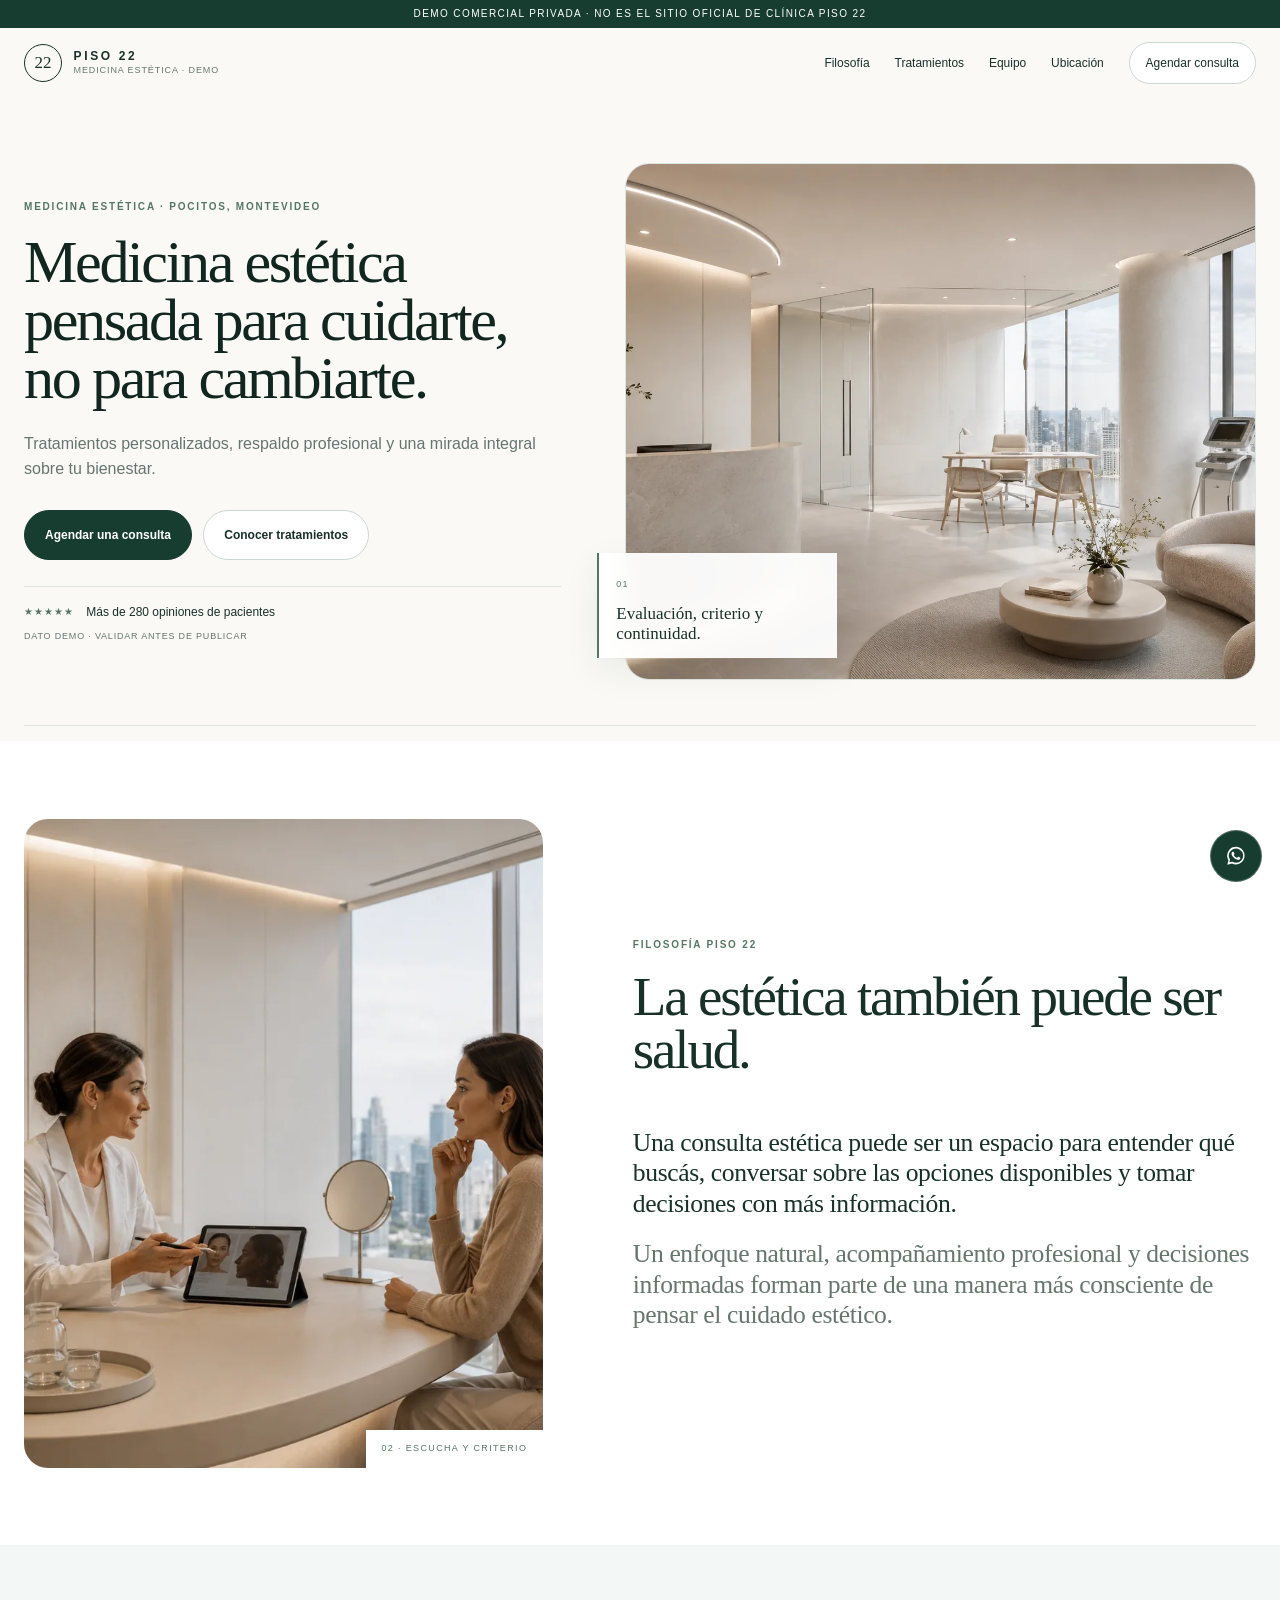
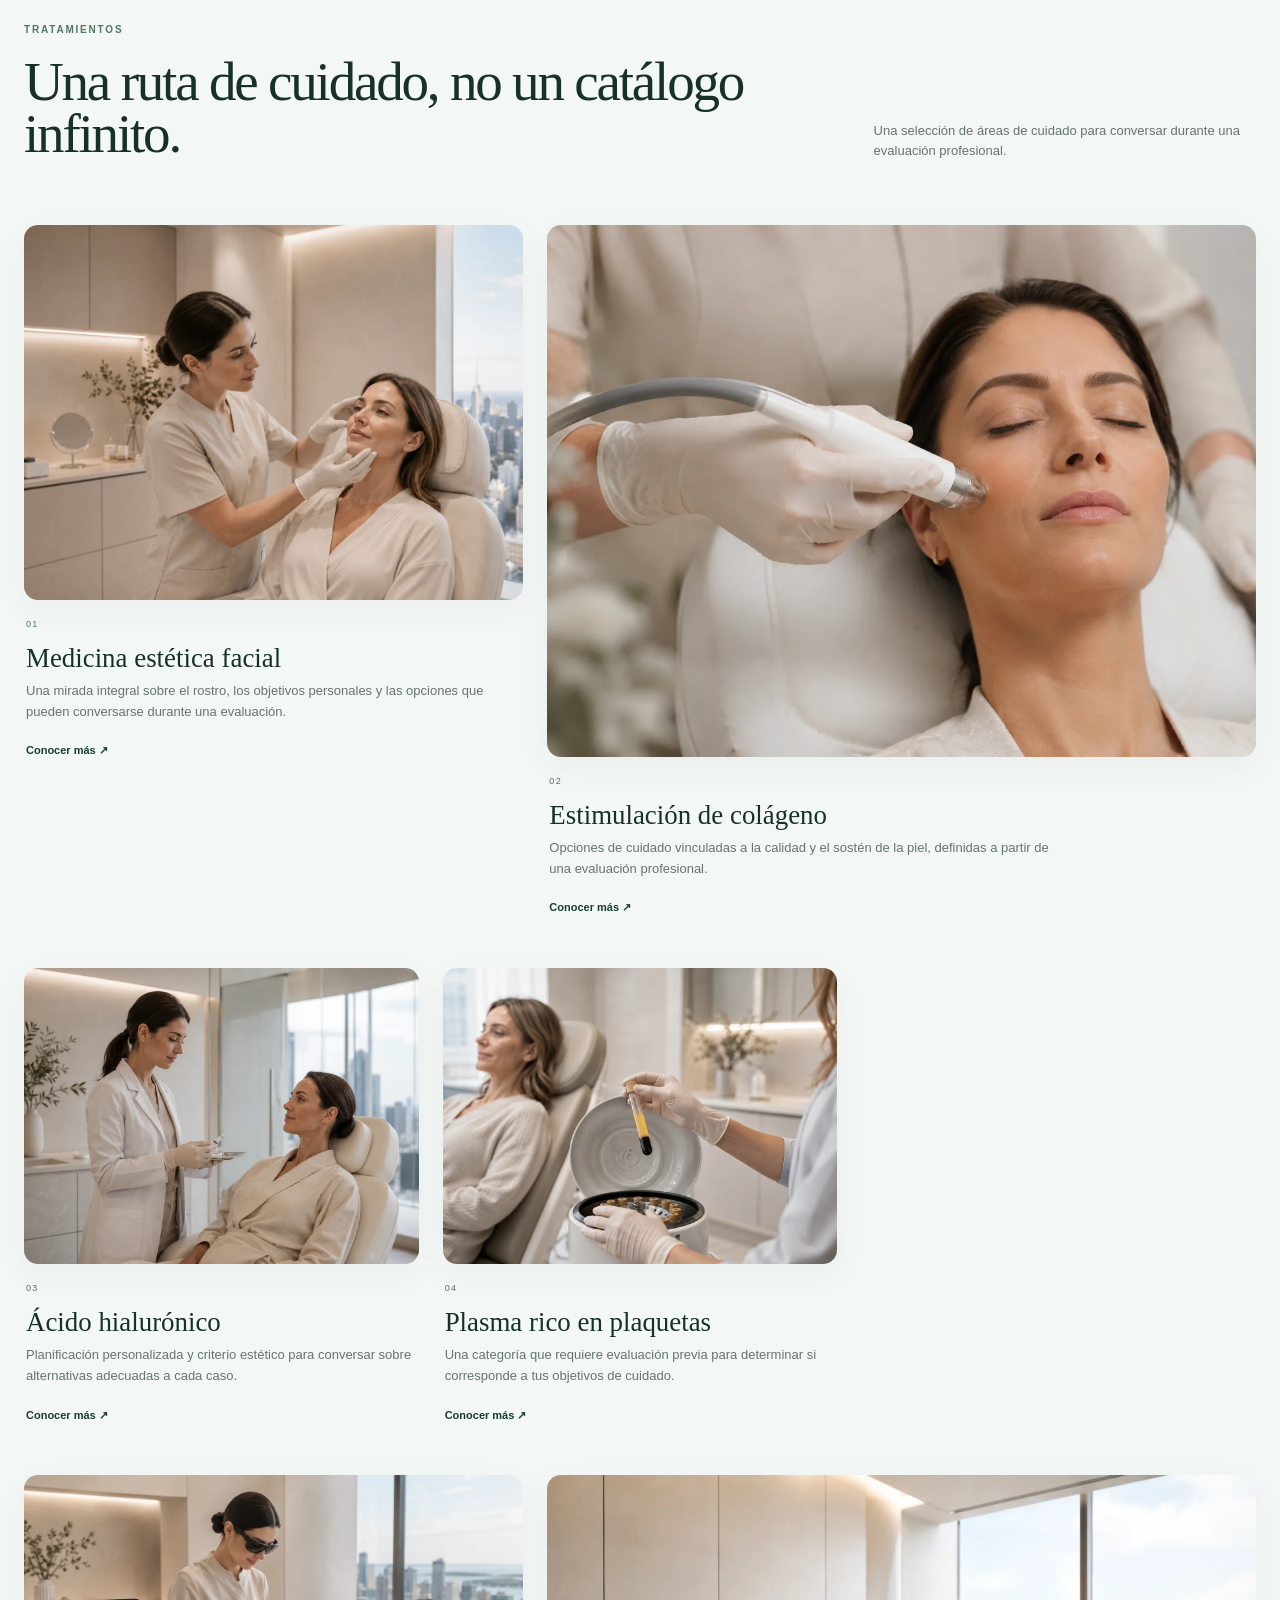
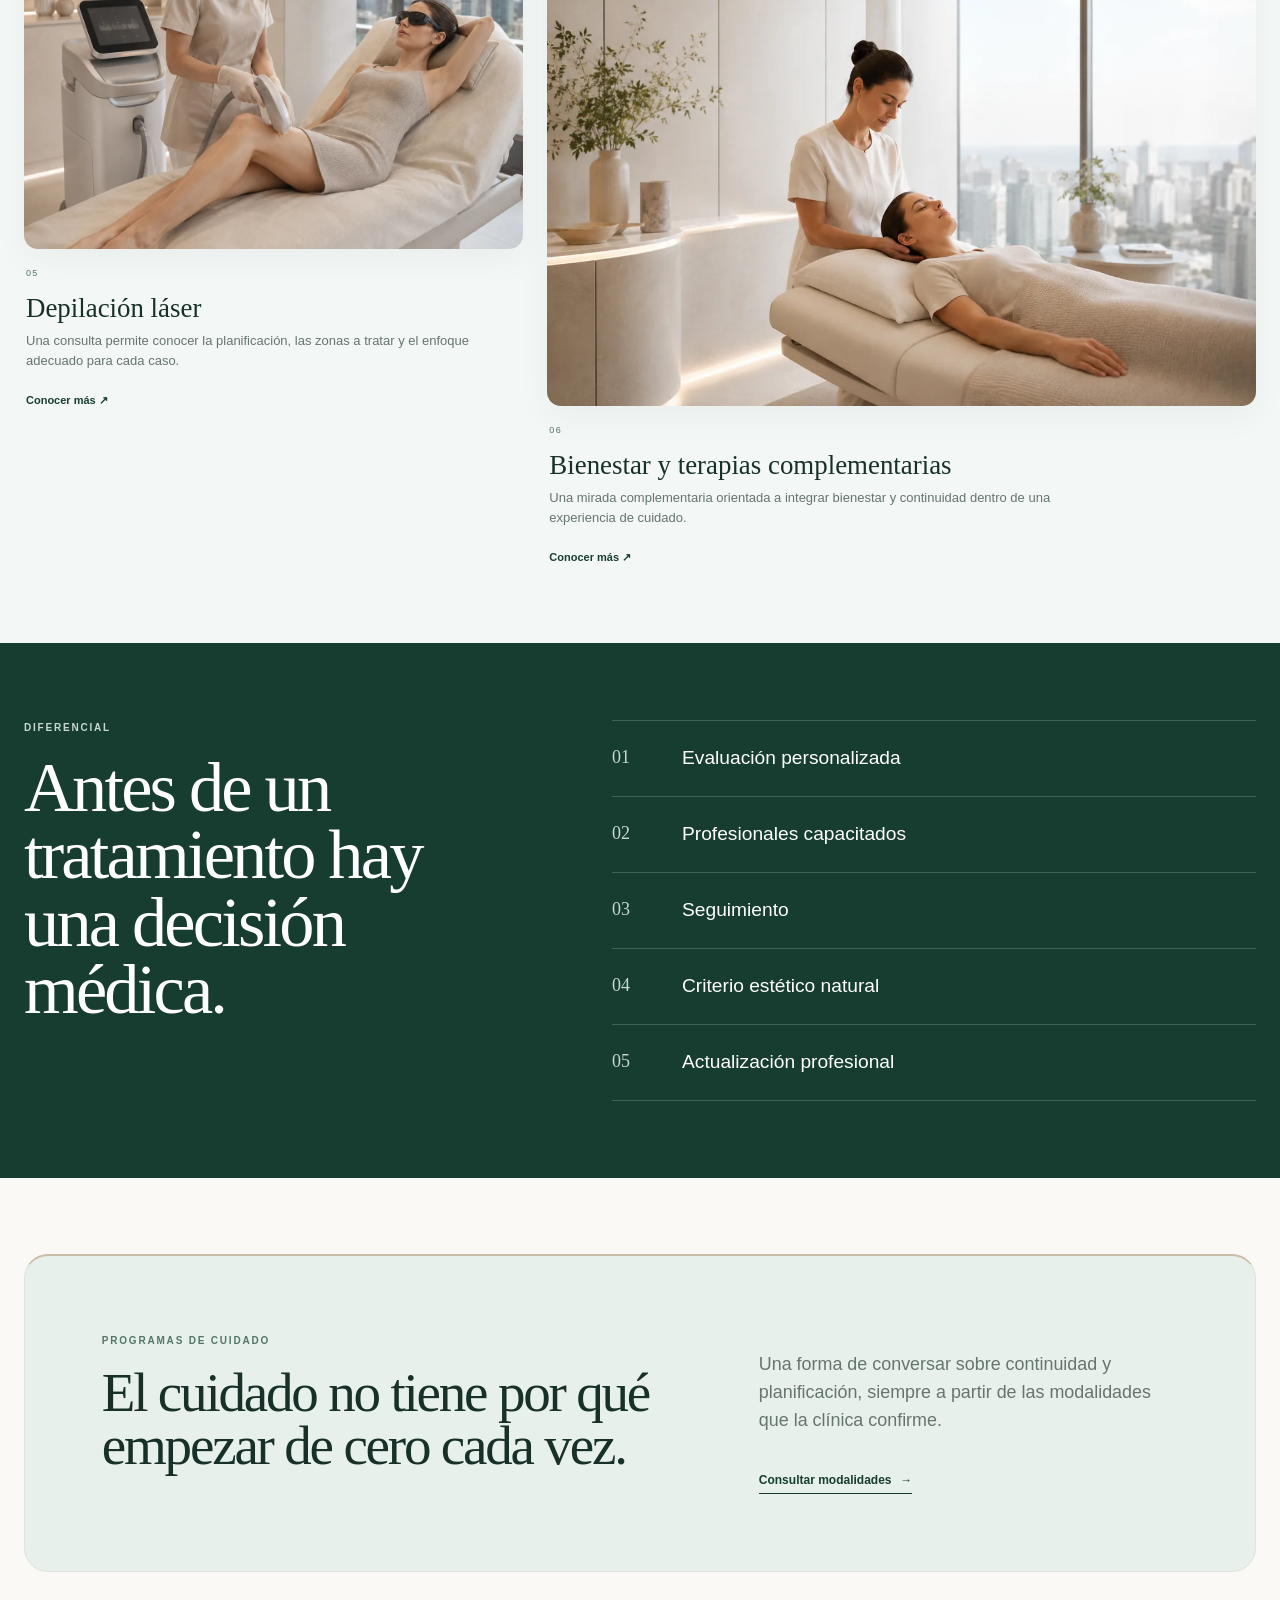
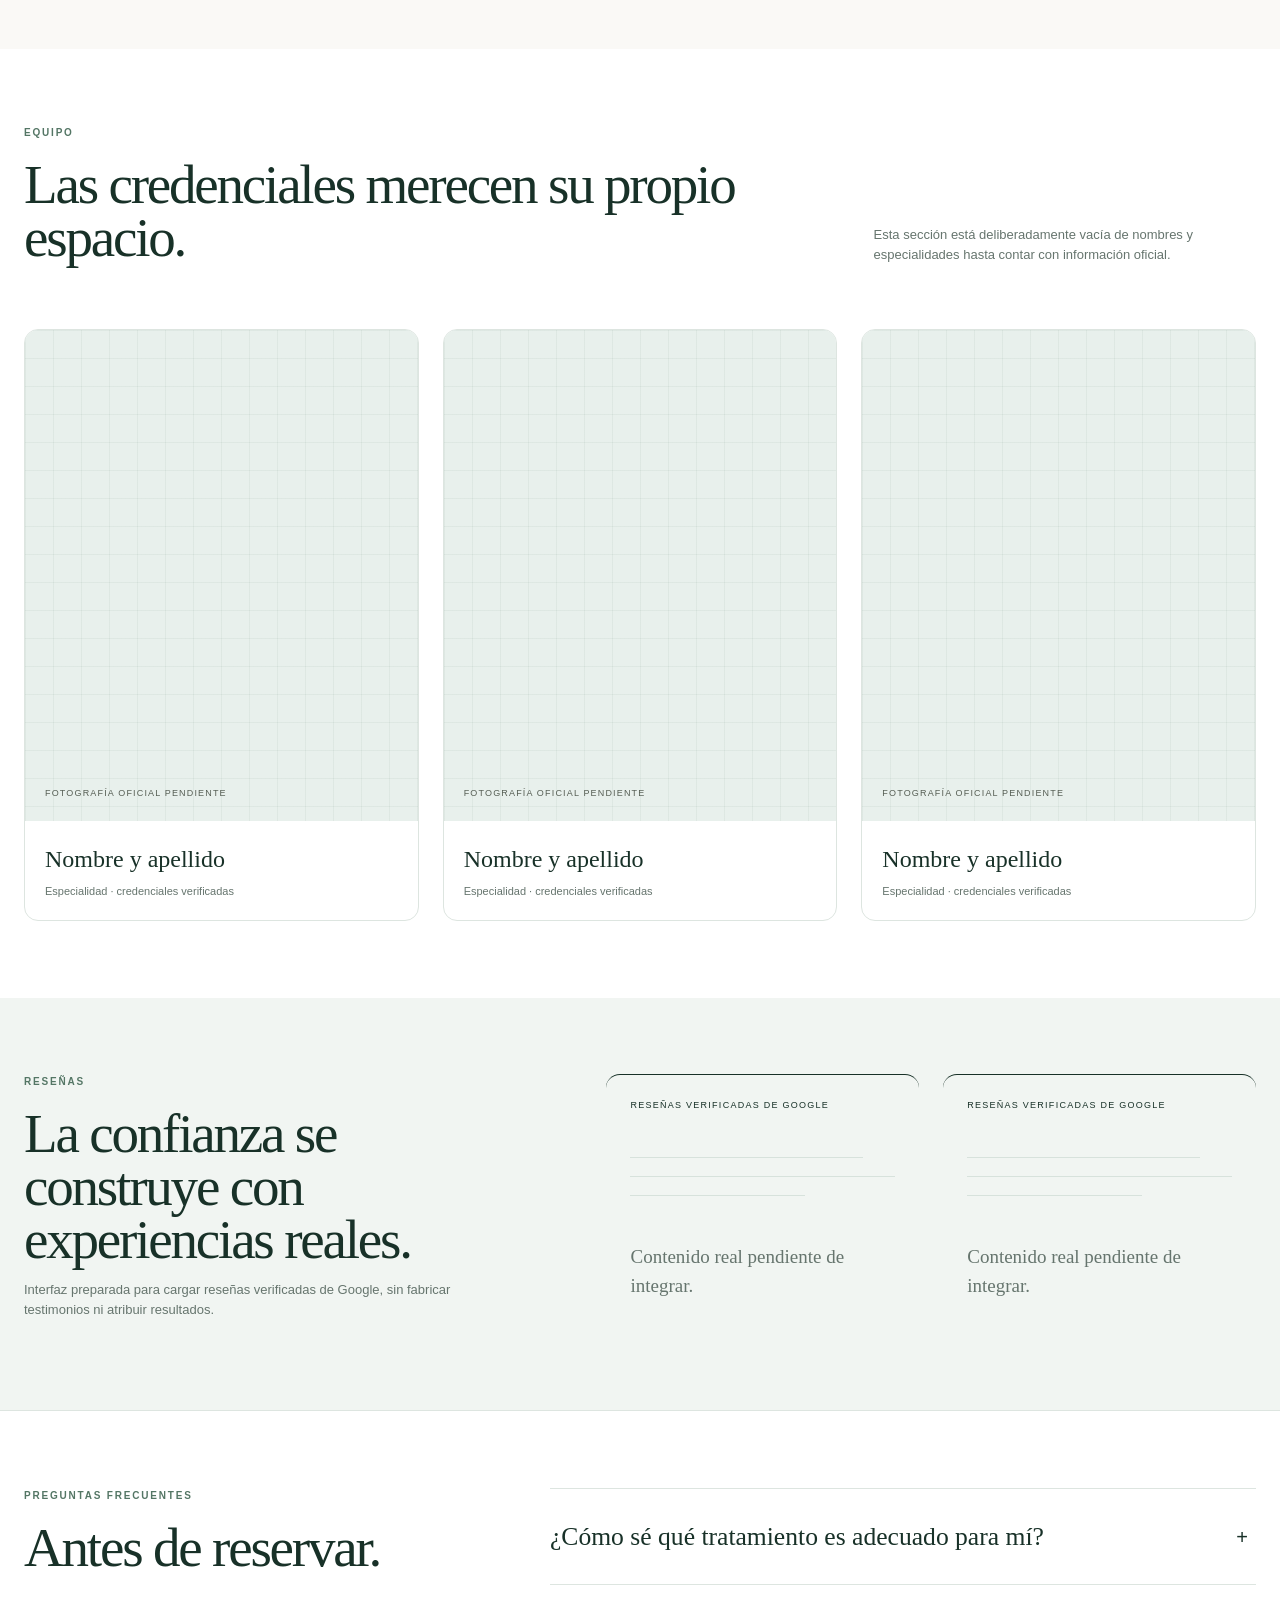
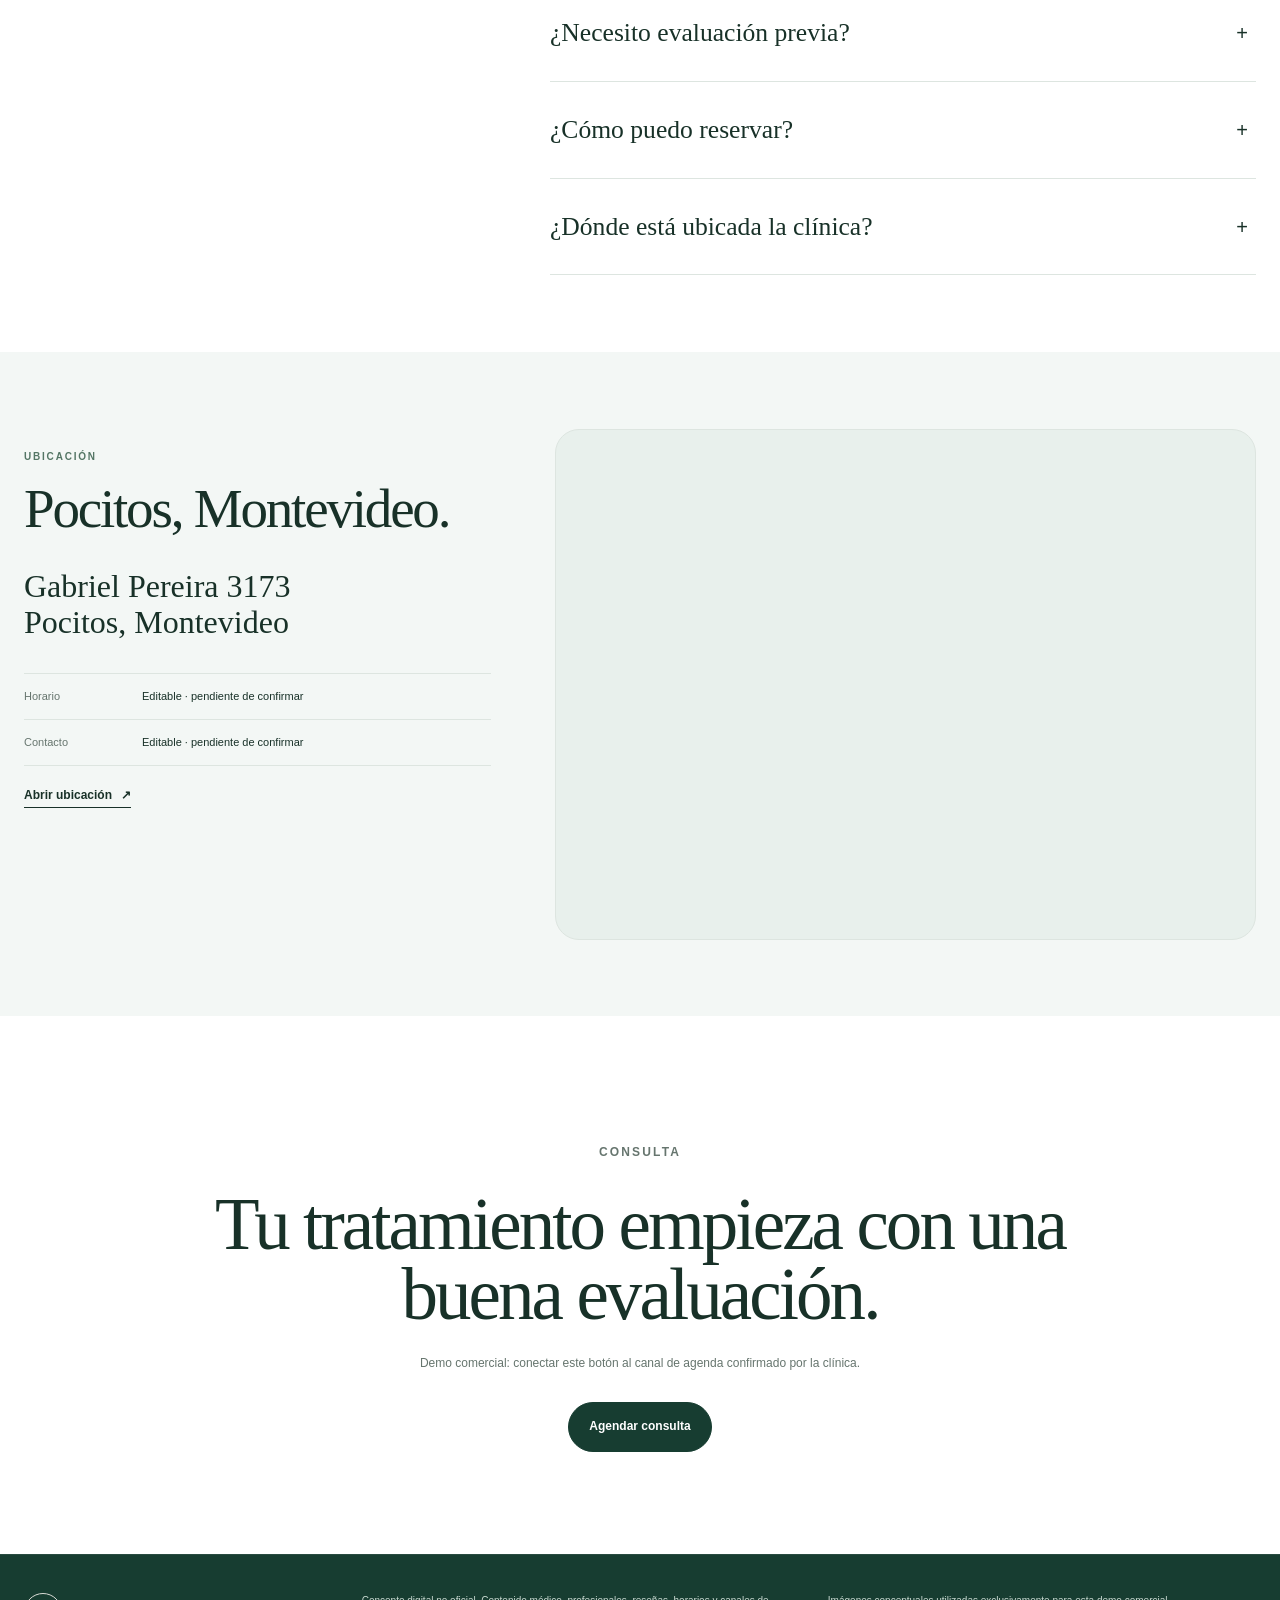
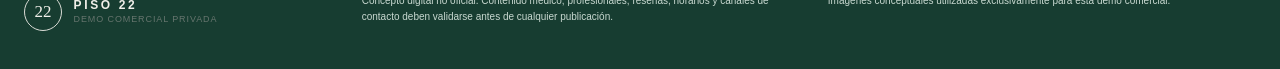
==== index.html @ 0d4b374a "archives relocation" ====
<!doctype html>
<html lang="es-UY">
<head>
  <meta charset="utf-8" />
  <meta name="viewport" content="width=device-width, initial-scale=1" />
  <meta name="color-scheme" content="light only" />
  <meta name="robots" content="noindex,nofollow,noarchive,nosnippet,noimageindex" />
  <meta name="googlebot" content="noindex,nofollow,noarchive,nosnippet,noimageindex" />
  <meta name="referrer" content="strict-origin-when-cross-origin" />
  <meta name="theme-color" content="#173d31" />
  <meta name="description" content="Propuesta conceptual privada de rediseño digital para Clínica Piso 22. Demo comercial no oficial." />
  <meta property="og:title" content="Clínica Piso 22 — Propuesta conceptual privada" />
  <meta property="og:description" content="Propuesta conceptual privada de rediseño digital para Clínica Piso 22. Demo comercial no oficial." />
  <meta property="og:type" content="website" />
  <meta property="og:image" content="assets/images/piso22-hero-clinica.webp" />
  <title>Clínica Piso 22 — Propuesta conceptual privada</title>
  <link rel="icon" href="favicon.svg" type="image/svg+xml" />
  <link rel="stylesheet" href="styles.css" />
  <script defer src="script.js"></script>
</head>
<body>
  <a class="skip-link" href="#contenido">Saltar al contenido</a>

  <div class="demo-bar" role="note" aria-label="Aviso de demo">
    <span class="demo-desktop">DEMO COMERCIAL PRIVADA · NO ES EL SITIO OFICIAL DE CLÍNICA PISO 22</span>
    <span class="demo-mobile">DEMO PRIVADA · SITIO NO OFICIAL</span>
  </div>

  <header class="site-header" data-header>
    <div class="shell header-inner">
      <a class="brand" href="#inicio" aria-label="Inicio — Piso 22 demo">
        <span class="brand-mark" aria-hidden="true">22</span>
        <span class="brand-copy">
          <strong>PISO 22</strong>
          <small>medicina estética · demo</small>
        </span>
      </a>

      <button class="menu-toggle" type="button" aria-expanded="false" aria-controls="menu-principal" data-menu-toggle>
        <span class="sr-only">Abrir menú</span>
        <span></span><span></span>
      </button>

      <nav class="main-nav" id="menu-principal" aria-label="Navegación principal" data-nav>
        <a href="#filosofia">Filosofía</a>
        <a href="#tratamientos">Tratamientos</a>
        <a href="#equipo">Equipo</a>
        <a href="#ubicacion">Ubicación</a>
        <a class="nav-cta" href="#demo-dialog" data-demo-action="book-consultation">Agendar consulta</a>
      </nav>
    </div>
  </header>

  <main id="contenido">
    <section class="hero" id="inicio" aria-labelledby="hero-title">
      <div class="shell hero-grid">
        <div class="hero-copy reveal">
          <p class="eyebrow">Medicina estética · Pocitos, Montevideo</p>
          <h1 id="hero-title">Medicina estética pensada para cuidarte, no para cambiarte.</h1>
          <p class="hero-subtitle">Tratamientos personalizados, respaldo profesional y una mirada integral sobre tu bienestar.</p>
          <div class="hero-actions">
            <a class="button button-dark" href="#demo-dialog" data-demo-action="book-consultation">Agendar una consulta</a>
            <a class="button button-ghost" href="#tratamientos">Conocer tratamientos</a>
          </div>
          <div class="rating" aria-label="Más de 280 opiniones de pacientes, dato a verificar en esta demo">
            <span class="stars" aria-hidden="true">★★★★★</span>
            <span>Más de 280 opiniones de pacientes</span>
            <small>dato demo · validar antes de publicar</small>
          </div>
        </div>

        <div class="hero-visual reveal reveal-delay" aria-label="Composición visual conceptual de una clínica contemporánea">
          <div class="visual-panel visual-panel-main">
            <img src="assets/images/piso22-hero-clinica.webp" width="1672" height="941" alt="Interior conceptual de una clínica de medicina estética contemporánea." fetchpriority="high" decoding="async" sizes="(min-width: 901px) 55vw, calc(100vw - 24px)" />
          </div>
          <div class="floating-note">
            <span class="note-index">01</span>
            <p>Evaluación, criterio y continuidad.</p>
          </div>
        </div>
      </div>
      <div class="hero-line" aria-hidden="true"></div>
    </section>

    <section class="section philosophy" id="filosofia" aria-labelledby="filosofia-title">
      <div class="shell philosophy-grid">
        <div class="philosophy-visual reveal">
          <img src="assets/images/piso22-filosofia-consulta.webp" width="1200" height="900" loading="lazy" decoding="async" sizes="(min-width: 901px) 43vw, calc(100vw - 24px)" alt="Escena conceptual de una consulta de medicina estética." />
          <span>02 · Escucha y criterio</span>
        </div>
        <div class="section-heading philosophy-copy reveal">
          <p class="eyebrow">Filosofía Piso 22</p>
          <h2 id="filosofia-title">La estética también puede ser salud.</h2>
          <div class="prose-large">
            <p>Una consulta estética puede ser un espacio para entender qué buscás, conversar sobre las opciones disponibles y tomar decisiones con más información.</p>
            <p>Un enfoque natural, acompañamiento profesional y decisiones informadas forman parte de una manera más consciente de pensar el cuidado estético.</p>
          </div>
        </div>
      </div>
    </section>

    <section class="section treatments" id="tratamientos" aria-labelledby="tratamientos-title">
      <div class="shell">
        <div class="section-top reveal">
          <div>
            <p class="eyebrow">Tratamientos</p>
            <h2 id="tratamientos-title">Una ruta de cuidado, no un catálogo infinito.</h2>
          </div>
          <p>Una selección de áreas de cuidado para conversar durante una evaluación profesional.</p>
        </div>

        <div class="treatment-grid">
          <article class="treatment-card reveal">
            <div class="card-visual"><img src="assets/images/tratamiento-medicina-estetica-facial.webp" loading="lazy" decoding="async" width="1200" height="900" alt="Imagen conceptual relacionada con medicina estética facial." /></div>
            <div class="card-body"><span>01</span><h3>Medicina estética facial</h3><p>Una mirada integral sobre el rostro, los objetivos personales y las opciones que pueden conversarse durante una evaluación.</p><a href="#demo-dialog" data-demo-action="treatment-details">Conocer más <span aria-hidden="true">↗</span></a></div>
          </article>
          <article class="treatment-card reveal">
            <div class="card-visual"><img src="assets/images/tratamiento-estimulacion-colageno.webp" loading="lazy" decoding="async" width="1200" height="900" alt="Imagen conceptual relacionada con estimulación de colágeno." /></div>
            <div class="card-body"><span>02</span><h3>Estimulación de colágeno</h3><p>Opciones de cuidado vinculadas a la calidad y el sostén de la piel, definidas a partir de una evaluación profesional.</p><a href="#demo-dialog" data-demo-action="treatment-details">Conocer más <span aria-hidden="true">↗</span></a></div>
          </article>
          <article class="treatment-card reveal">
            <div class="card-visual"><img src="assets/images/tratamiento-acido-hialuronico.webp" loading="lazy" decoding="async" width="1200" height="900" alt="Imagen conceptual relacionada con ácido hialurónico." /></div>
            <div class="card-body"><span>03</span><h3>Ácido hialurónico</h3><p>Planificación personalizada y criterio estético para conversar sobre alternativas adecuadas a cada caso.</p><a href="#demo-dialog" data-demo-action="treatment-details">Conocer más <span aria-hidden="true">↗</span></a></div>
          </article>
          <article class="treatment-card reveal">
            <div class="card-visual"><img src="assets/images/tratamiento-plasma-rico-plaquetas.webp" loading="lazy" decoding="async" width="1200" height="900" alt="Imagen conceptual relacionada con plasma rico en plaquetas." /></div>
            <div class="card-body"><span>04</span><h3>Plasma rico en plaquetas</h3><p>Una categoría que requiere evaluación previa para determinar si corresponde a tus objetivos de cuidado.</p><a href="#demo-dialog" data-demo-action="treatment-details">Conocer más <span aria-hidden="true">↗</span></a></div>
          </article>
          <article class="treatment-card reveal">
            <div class="card-visual"><img src="assets/images/tratamiento-depilacion-laser.webp" loading="lazy" decoding="async" width="1200" height="900" alt="Imagen conceptual relacionada con depilación láser." /></div>
            <div class="card-body"><span>05</span><h3>Depilación láser</h3><p>Una consulta permite conocer la planificación, las zonas a tratar y el enfoque adecuado para cada caso.</p><a href="#demo-dialog" data-demo-action="treatment-details">Conocer más <span aria-hidden="true">↗</span></a></div>
          </article>
          <article class="treatment-card reveal">
            <div class="card-visual"><img src="assets/images/tratamiento-bienestar-terapias.webp" loading="lazy" decoding="async" width="1200" height="900" alt="Imagen conceptual relacionada con bienestar y terapias complementarias." /></div>
            <div class="card-body"><span>06</span><h3>Bienestar y terapias complementarias</h3><p>Una mirada complementaria orientada a integrar bienestar y continuidad dentro de una experiencia de cuidado.</p><a href="#demo-dialog" data-demo-action="treatment-details">Conocer más <span aria-hidden="true">↗</span></a></div>
          </article>
        </div>
      </div>
    </section>

    <section class="section difference" aria-labelledby="diferencial-title">
      <div class="shell difference-grid">
        <div class="difference-copy reveal">
          <p class="eyebrow">Diferencial</p>
          <h2 id="diferencial-title">Antes de un tratamiento hay una decisión médica.</h2>
          <div class="principle-list">
            <div><span>01</span><p>Evaluación personalizada</p></div>
            <div><span>02</span><p>Profesionales capacitados</p></div>
            <div><span>03</span><p>Seguimiento</p></div>
            <div><span>04</span><p>Criterio estético natural</p></div>
            <div><span>05</span><p>Actualización profesional</p></div>
          </div>
        </div>
      </div>
    </section>

    <section class="section membership" aria-labelledby="membresias-title">
      <div class="shell membership-card reveal">
        <div>
          <p class="eyebrow">Programas de cuidado</p>
          <h2 id="membresias-title">El cuidado no tiene por qué empezar de cero cada vez.</h2>
        </div>
        <div>
          <p>Una forma de conversar sobre continuidad y planificación, siempre a partir de las modalidades que la clínica confirme.</p>
          <a class="text-link" href="#demo-dialog" data-demo-action="programs">Consultar modalidades <span aria-hidden="true">→</span></a>
        </div>
      </div>
    </section>

    <section class="section team" id="equipo" aria-labelledby="equipo-title">
      <div class="shell">
        <div class="section-top reveal">
          <div><p class="eyebrow">Equipo</p><h2 id="equipo-title">Las credenciales merecen su propio espacio.</h2></div>
          <p>Esta sección está deliberadamente vacía de nombres y especialidades hasta contar con información oficial.</p>
        </div>
        <div class="team-grid">
          <article class="team-placeholder reveal"><div class="portrait-placeholder"><span>Fotografía oficial pendiente</span></div><div><h3>Nombre y apellido</h3><p>Especialidad · credenciales verificadas</p></div></article>
          <article class="team-placeholder reveal"><div class="portrait-placeholder"><span>Fotografía oficial pendiente</span></div><div><h3>Nombre y apellido</h3><p>Especialidad · credenciales verificadas</p></div></article>
          <article class="team-placeholder reveal"><div class="portrait-placeholder"><span>Fotografía oficial pendiente</span></div><div><h3>Nombre y apellido</h3><p>Especialidad · credenciales verificadas</p></div></article>
        </div>
      </div>
    </section>

    <section class="section reviews" aria-labelledby="resenas-title">
      <div class="shell reviews-grid">
        <div class="reviews-heading reveal"><p class="eyebrow">Reseñas</p><h2 id="resenas-title">La confianza se construye con experiencias reales.</h2><p>Interfaz preparada para cargar reseñas verificadas de Google, sin fabricar testimonios ni atribuir resultados.</p></div>
        <div class="review-placeholders reveal" aria-label="Espacios reservados para reseñas verificadas">
          <div class="review-card"><span>Reseñas verificadas de Google</span><i></i><i></i><i></i><p>Contenido real pendiente de integrar.</p></div>
          <div class="review-card"><span>Reseñas verificadas de Google</span><i></i><i></i><i></i><p>Contenido real pendiente de integrar.</p></div>
        </div>
      </div>
    </section>

    <section class="section faq" aria-labelledby="faq-title">
      <div class="shell faq-grid">
        <div class="reveal"><p class="eyebrow">Preguntas frecuentes</p><h2 id="faq-title">Antes de reservar.</h2></div>
        <div class="accordion reveal" data-accordion>
          <details><summary>¿Cómo sé qué tratamiento es adecuado para mí?</summary><p>La demo propone que la elección empiece por una consulta y una evaluación profesional. La recomendación concreta debe hacerla la clínica según cada caso.</p></details>
          <details><summary>¿Necesito evaluación previa?</summary><p>La necesidad de evaluación depende del servicio y del criterio profesional. Este punto debe confirmarse con Piso 22 al completar el contenido oficial.</p></details>
          <details><summary>¿Cómo puedo reservar?</summary><p>El sitio está preparado para derivar a WhatsApp o a un sistema de agenda. En esta demo, los botones son placeholders y no realizan una reserva real.</p></details>
          <details><summary>¿Dónde está ubicada la clínica?</summary><p>Gabriel Pereira 3173, Pocitos, Montevideo.</p></details>
        </div>
      </div>
    </section>

    <section class="section location" id="ubicacion" aria-labelledby="ubicacion-title">
      <div class="shell location-grid">
        <div class="location-info reveal">
          <p class="eyebrow">Ubicación</p>
          <h2 id="ubicacion-title">Pocitos, Montevideo.</h2>
          <address>Gabriel Pereira 3173<br />Pocitos, Montevideo</address>
          <dl>
            <div><dt>Horario</dt><dd>Editable · pendiente de confirmar</dd></div>
            <div><dt>Contacto</dt><dd>Editable · pendiente de confirmar</dd></div>
          </dl>
          <a class="text-link" href="https://www.google.com/maps/search/?api=1&query=Gabriel+Pereira+3173+Pocitos+Montevideo" target="_blank" rel="noopener noreferrer">Abrir ubicación <span aria-hidden="true">↗</span></a>
        </div>
        <div class="map-frame reveal">
          <iframe title="Mapa de Gabriel Pereira 3173, Pocitos, Montevideo" width="800" height="500" src="https://www.google.com/maps?q=Gabriel%20Pereira%203173%2C%20Pocitos%2C%20Montevideo&output=embed" loading="lazy" referrerpolicy="no-referrer-when-downgrade"></iframe>
        </div>
      </div>
    </section>

    <section class="final-cta" id="contacto" aria-labelledby="contacto-title">
      <div class="shell final-cta-inner reveal">
        <p class="eyebrow">Consulta</p>
        <h2 id="contacto-title">Tu tratamiento empieza con una buena evaluación.</h2>
        <p>Demo comercial: conectar este botón al canal de agenda confirmado por la clínica.</p>
        <a class="button button-light" href="#demo-dialog" data-demo-action="book-consultation">Agendar consulta</a>
      </div>
    </section>
  </main>

  <footer class="site-footer">
    <div class="shell footer-grid">
      <div class="brand footer-brand"><span class="brand-mark" aria-hidden="true">22</span><span class="brand-copy"><strong>PISO 22</strong><small>demo comercial privada</small></span></div>
      <p>Concepto digital no oficial. Contenido médico, profesionales, reseñas, horarios y canales de contacto deben validarse antes de cualquier publicación.</p>
      <p>Imágenes conceptuales utilizadas exclusivamente para esta demo comercial.</p>
    </div>
  </footer>

  <a class="whatsapp-float" href="#demo-dialog" aria-label="Abrir modo demo de WhatsApp" data-demo-action="whatsapp">
    <svg aria-hidden="true" viewBox="0 0 24 24"><path d="M12 2a9.6 9.6 0 0 0-8.23 14.55L2.5 21.5l5.1-1.23A9.6 9.6 0 1 0 12 2Zm0 17.45a7.8 7.8 0 0 1-3.98-1.08l-.29-.17-3.02.73.76-2.94-.19-.3A7.82 7.82 0 1 1 12 19.45Zm4.28-5.86c-.23-.12-1.39-.69-1.61-.76-.22-.08-.38-.12-.54.12-.16.23-.62.76-.76.91-.14.16-.28.18-.52.06-.23-.12-.99-.37-1.89-1.17a7.04 7.04 0 0 1-1.31-1.63c-.14-.23-.01-.36.1-.48.1-.1.23-.28.35-.42.12-.14.16-.23.23-.39.08-.15.04-.29-.02-.41-.06-.12-.54-1.3-.74-1.78-.19-.46-.39-.4-.54-.41h-.46c-.16 0-.41.06-.63.29-.22.23-.83.81-.83 1.98s.85 2.3.97 2.46c.12.15 1.67 2.55 4.05 3.58.57.24 1.01.39 1.35.5.57.18 1.08.15 1.49.09.45-.07 1.39-.57 1.59-1.12.2-.55.2-1.02.14-1.12-.06-.1-.21-.16-.45-.28Z"/></svg>
  </a>

  <dialog class="demo-dialog" id="demo-dialog" aria-labelledby="demo-dialog-title" aria-describedby="demo-dialog-description" data-demo-dialog>
    <div class="dialog-inner">
      <button class="dialog-close" type="button" aria-label="Cerrar modo demo" data-dialog-close>×</button>
      <p class="eyebrow">Experiencia conceptual</p>
      <h2 id="demo-dialog-title">Modo demo</h2>
      <p id="demo-dialog-description">En la versión publicada, esta acción conectaría con el canal de reservas de Clínica Piso 22.</p>
      <p class="dialog-note">Contacto definitivo pendiente de validación.</p>
      <button class="button button-dark" type="button" data-dialog-close>Entendido</button>
    </div>
  </dialog>
</body>
</html>
---- styles.css ----
:root{color-scheme:only light;--paper:#faf9f6;--surface:#fff;--surface-soft:#f1f5f2;--warm:#fff;--ink:#183128;--ink-strong:#10261f;--muted:#66756e;--sage:#547665;--sage-soft:#e8f0ec;--sage-pale:#f3f7f5;--deep:#173d31;--champagne:#cbbda5;--line:#dde5e0;--line-strong:#cbd8d1;--line-light:rgba(255,255,255,.18);--radius-sm:14px;--radius-md:18px;--radius-lg:24px;--radius-xl:30px;--section-space-xl:clamp(5.5rem,7vw,7rem);--section-space:clamp(4.75rem,6vw,6.25rem);--section-space-sm:clamp(3.5rem,5vw,5rem);--content-gap:clamp(2rem,5vw,5rem);--card-gap:clamp(1rem,2vw,1.5rem);--space:var(--section-space);--sans:Inter,ui-sans-serif,-apple-system,BlinkMacSystemFont,"Segoe UI",Helvetica,Arial,sans-serif;--serif:"Iowan Old Style",Baskerville,"Times New Roman",ui-serif,Georgia,serif}
@media(prefers-color-scheme:dark){:root{color-scheme:only light;--paper:#faf9f6;--surface:#fff;--surface-soft:#f1f5f2;--warm:#fff;--ink:#183128;--ink-strong:#10261f;--muted:#66756e;--sage:#547665;--sage-soft:#e8f0ec;--sage-pale:#f3f7f5;--deep:#173d31;--champagne:#cbbda5;--line:#dde5e0;--line-strong:#cbd8d1;--line-light:rgba(255,255,255,.18)}}
*{box-sizing:border-box}html{scroll-behavior:smooth;background:var(--paper);color:var(--ink)}body{margin:0;color:var(--ink);background:var(--paper);font-family:var(--sans);font-size:clamp(1rem,.3vw + .92rem,1.12rem);line-height:1.55;-webkit-font-smoothing:antialiased;overflow-x:hidden}img{display:block;width:100%;height:auto}a{color:inherit}button,input,textarea,select{font:inherit}::selection{background:#d8ded2}.sr-only{position:absolute;width:1px;height:1px;padding:0;margin:-1px;overflow:hidden;clip:rect(0,0,0,0);white-space:nowrap;border:0}.skip-link{position:fixed;top:.5rem;left:.5rem;z-index:200;transform:translateY(-180%);background:var(--ink);color:#fff;padding:.7rem 1rem;border-radius:999px}.skip-link:focus{transform:none}:focus-visible{outline:2px solid var(--sage);outline-offset:4px}.shell{width:min(1280px,calc(100% - 48px));margin-inline:auto}.demo-bar{height:28px;display:grid;place-items:center;padding:0 16px;background:var(--deep);color:#fff;font-size:10px;line-height:1;letter-spacing:.14em;text-transform:uppercase;white-space:nowrap}.demo-mobile{display:none}.site-header{position:sticky;top:0;z-index:100;background:rgba(250,249,246,.92);-webkit-backdrop-filter:blur(16px);backdrop-filter:blur(16px);border-bottom:1px solid transparent;transition:border-color .25s}.site-header.is-scrolled{border-color:var(--line)}.header-inner{min-height:70px;display:flex;align-items:center;justify-content:space-between;gap:1.4rem}.brand{display:inline-flex;align-items:center;gap:.72rem;text-decoration:none}.brand-mark{display:grid;place-items:center;width:38px;height:38px;border:1px solid currentColor;border-radius:50%;font-family:var(--serif);font-size:17px}.brand-copy{display:grid;line-height:1.06;gap:.2rem}.brand-copy strong{font-size:12px;letter-spacing:.22em}.brand-copy small{color:var(--muted);font-size:9px;letter-spacing:.1em;text-transform:uppercase}.main-nav{display:flex;align-items:center;gap:1.55rem}.main-nav a{text-decoration:none;font-size:12px;color:var(--ink)}.main-nav a:hover{color:var(--deep)}.nav-cta{border:1px solid var(--line-strong);background:var(--surface);border-radius:999px;padding:.68rem 1rem}.nav-cta:hover{background:var(--sage-soft)}.menu-toggle{display:none;width:44px;height:44px;border:0;background:transparent;border-radius:50%;align-items:center;justify-content:center;flex-direction:column;gap:6px}.menu-toggle span:not(.sr-only){width:20px;height:1px;background:var(--ink)}
.eyebrow{margin:0 0 1.15rem;font-size:10px;letter-spacing:.18em;text-transform:uppercase;color:var(--sage);font-weight:700}.hero{padding:clamp(3.25rem,5vw,5.5rem) 0 1rem;background:var(--paper)}.hero-grid{display:grid;grid-template-columns:minmax(0,46fr) minmax(0,54fr);gap:clamp(2.5rem,5vw,5.5rem);align-items:center}.hero h1,.section h2,.final-cta h2{font-family:var(--serif);font-weight:400;letter-spacing:-.04em;line-height:.96}.hero h1{margin:0;max-width:680px;color:var(--ink-strong);font-size:clamp(3.5rem,4.7vw,5rem)}.hero-subtitle{max-width:560px;margin:1.6rem 0 0;color:var(--muted);font-size:clamp(1rem,1.2vw,1.18rem)}.hero-actions{display:flex;flex-wrap:wrap;gap:.7rem;margin-top:1.8rem}.button{display:inline-flex;justify-content:center;align-items:center;min-height:50px;padding:.82rem 1.25rem;border-radius:999px;text-decoration:none;font-size:12px;font-weight:700;transition:transform .2s,background .2s}.button:hover{transform:translateY(-2px)}.button-dark{background:var(--deep);color:#fff;border:1px solid var(--deep)}.button-dark:hover{background:#20503f}.button-ghost{border:1px solid var(--line-strong);background:var(--surface);color:var(--ink)}.button-ghost:hover{background:var(--sage-soft)}.button-light{background:var(--warm);color:var(--ink);border:1px solid var(--warm)}.rating{display:flex;flex-wrap:wrap;gap:.55rem .8rem;align-items:center;margin-top:1.6rem;padding-top:1rem;border-top:1px solid var(--line);font-size:12px}.stars{letter-spacing:.09em;font-size:10px;color:var(--sage)}.rating small{width:100%;color:var(--muted);font-size:9px;text-transform:uppercase;letter-spacing:.09em}.hero-visual{position:relative;min-width:0}.visual-panel-main{overflow:hidden;border-radius:var(--radius-lg);background:var(--surface);border:1px solid var(--line)}.visual-panel-main img{aspect-ratio:1.22;object-fit:cover}.floating-note{position:absolute;left:-28px;bottom:22px;width:min(240px,55%);padding:15px 17px;background:rgba(255,255,255,.94);color:var(--ink);-webkit-backdrop-filter:blur(12px);backdrop-filter:blur(12px);border-left:2px solid var(--sage);box-shadow:0 12px 35px rgba(24,49,40,.08)}.floating-note p{margin:.55rem 0 0;font-family:var(--serif);font-size:17px;line-height:1.15}.note-index,.card-body>span{font-size:9px;letter-spacing:.15em;color:var(--sage)}.hero-line{width:min(1280px,calc(100% - 48px));height:1px;margin:clamp(2rem,3.5vw,3.25rem) auto 0;background:var(--line)}
.section{padding:var(--space) 0}.section h2{margin:0;color:var(--ink);font-size:clamp(2.7rem,4.3vw,4.7rem)}.philosophy-grid{display:grid;grid-template-columns:5fr 6fr;gap:clamp(2.5rem,7vw,7.5rem);align-items:center}.philosophy-visual{position:relative}.philosophy-visual img{aspect-ratio:4/5;object-fit:cover;border-radius:var(--radius-lg)}.philosophy-visual span{position:absolute;bottom:0;right:0;padding:12px 16px;background:var(--surface);color:var(--sage);font-size:9px;letter-spacing:.15em;text-transform:uppercase}.philosophy-copy h2{max-width:650px}.prose-large{margin-top:clamp(2rem,4vw,4rem);max-width:700px}.prose-large p{margin:0 0 1.2rem;font-family:var(--serif);font-size:clamp(1.4rem,2vw,2rem);line-height:1.2;letter-spacing:-.015em;color:var(--ink)}.prose-large p+p{color:var(--muted)}
.philosophy{background:var(--surface)}.treatments{background:var(--sage-pale)}.section-top{display:grid;grid-template-columns:1.15fr .55fr;gap:50px;align-items:end;margin-bottom:clamp(2.5rem,5vw,4.5rem)}.section-top>p{margin:0;color:var(--muted);font-size:13px;max-width:410px;justify-self:end}.treatment-grid{display:grid;grid-template-columns:repeat(12,1fr);gap:clamp(2rem,4vw,4.5rem) 24px}.treatment-card{grid-column:span 4;display:flex;flex-direction:column;min-width:0}.treatment-card:nth-child(1),.treatment-card:nth-child(5){grid-column:span 5}.treatment-card:nth-child(2),.treatment-card:nth-child(6){grid-column:span 7}.card-visual{overflow:hidden;border-radius:var(--radius-sm);background:var(--surface);box-shadow:0 10px 35px rgba(24,49,40,.045)}.card-visual img{aspect-ratio:4/3;object-fit:cover;transition:transform .55s cubic-bezier(.2,.7,.2,1)}.card-body{padding:18px 2px 0;display:flex;flex-direction:column;flex:1}.card-body h3{color:var(--ink);margin:.85rem 0 .55rem;font-family:var(--serif);font-size:clamp(1.55rem,2.1vw,2.25rem);line-height:1.02;font-weight:400}.card-body p{margin:0;color:var(--muted);font-size:13px;max-width:520px}.card-body a{color:var(--deep);margin-top:1.3rem;text-decoration:none;font-size:11px;font-weight:700}.card-body a span{display:inline-block;transition:transform .4s}.treatment-card:hover .card-body a span{transform:translate(3px,-2px)}
.difference{background:var(--deep);color:#fff}.difference-grid{display:block}.difference-copy{display:grid;grid-template-columns:minmax(280px,5fr) minmax(400px,7fr);column-gap:clamp(3rem,10vw,9rem)}.difference-copy>.eyebrow,.difference-copy>h2{grid-column:1}.difference .eyebrow{color:#c8d8d0}.difference-copy h2{color:#fff;font-size:clamp(3.1rem,5.5vw,6rem)}.principle-list{grid-column:2;grid-row:1/4;border-top:1px solid var(--line-light)}.principle-list div{display:grid;grid-template-columns:70px 1fr;align-items:center;min-height:76px;border-bottom:1px solid var(--line-light)}.principle-list span{font-family:var(--serif);font-size:18px;color:#c8d8d0}.principle-list p{margin:0;font-size:clamp(1rem,1.5vw,1.35rem)}
.membership{padding-top:var(--space);background:var(--paper)}.membership-card{display:grid;grid-template-columns:1.15fr .85fr;gap:clamp(2.5rem,7vw,7rem);padding:clamp(2.5rem,6vw,6rem);border-radius:var(--radius-lg);background:var(--sage-soft);color:var(--ink);border:1px solid var(--line);border-top:2px solid var(--champagne)}.membership-card .eyebrow{color:var(--sage)}.membership-card h2{max-width:750px}.membership-card>div:last-child{align-self:end}.membership-card>div:last-child p{color:var(--muted);max-width:500px}.membership-card .text-link{color:var(--deep)}.text-link{display:inline-flex;gap:.55rem;align-items:center;margin-top:1.2rem;text-decoration:none;font-size:12px;font-weight:700;border-bottom:1px solid currentColor;padding-bottom:3px}
.team{background:var(--surface)}.team-grid{display:grid;grid-template-columns:repeat(3,1fr);gap:18px}.team-placeholder{border:1px solid var(--line);border-radius:var(--radius-sm);overflow:hidden;background:var(--surface)}.portrait-placeholder{aspect-ratio:4/5;display:flex;align-items:flex-end;padding:20px;background-color:var(--sage-soft);background-image:linear-gradient(rgba(100,138,120,.08) 1px,transparent 1px),linear-gradient(90deg,rgba(100,138,120,.08) 1px,transparent 1px);background-size:28px 28px}.team-placeholder>div:last-child{padding:20px}.team-placeholder span{font-size:9px;letter-spacing:.13em;text-transform:uppercase;color:#565e54}.team-placeholder h3{margin:0 0 .3rem;font-family:var(--serif);font-weight:400;font-size:24px}.team-placeholder p{margin:0;color:var(--muted);font-size:11px}.reviews{background:var(--surface-soft)}.reviews-grid{display:grid;grid-template-columns:.85fr 1.15fr;gap:clamp(3rem,8vw,8rem)}.reviews-heading p:last-child{max-width:500px;color:var(--muted);font-size:13px}.review-placeholders{display:grid;grid-template-columns:repeat(2,1fr);gap:14px;align-content:start}.review-card{min-height:250px;padding:24px;border-top:1px solid var(--ink);display:flex;flex-direction:column}.review-card>span{font-size:9px;text-transform:uppercase;letter-spacing:.14em}.review-card i{display:block;height:1px;background:#d7e2dc;margin-top:18px}.review-card i:nth-of-type(1){width:88%;margin-top:44px}.review-card i:nth-of-type(2){width:100%}.review-card i:nth-of-type(3){width:66%}.review-card p{margin:auto 0 0;font-family:var(--serif);font-size:19px;color:var(--muted)}
.faq{background:var(--surface);border-top:1px solid var(--line)}.faq-grid{display:grid;grid-template-columns:.75fr 1.25fr;gap:clamp(3rem,8vw,8rem);align-items:start}.accordion details{border-top:1px solid var(--line)}.accordion details:last-child{border-bottom:1px solid var(--line)}.accordion summary{list-style:none;cursor:pointer;padding:28px 44px 28px 0;position:relative;font-family:var(--serif);font-size:clamp(1.25rem,2vw,1.7rem)}.accordion summary:hover{color:var(--deep)}.accordion summary::-webkit-details-marker{display:none}.accordion summary::after{content:"+";position:absolute;right:8px;top:50%;transform:translateY(-50%);font-family:var(--sans);font-size:20px;font-weight:300}.accordion details[open] summary::after{content:"−"}.accordion details p{margin:0;padding:0 46px 28px 0;color:var(--muted);max-width:650px;font-size:14px}.location{background:var(--sage-pale)}.location-grid{display:grid;grid-template-columns:2fr 3fr;gap:clamp(2rem,5vw,5rem);align-items:stretch}.location-info{padding:20px 0}.location-info address{margin:2rem 0;font-family:var(--serif);font-size:clamp(1.5rem,2.5vw,2.4rem);font-style:normal;line-height:1.15}.location-info dl{margin:0;border-top:1px solid var(--line)}.location-info dl div{display:grid;grid-template-columns:100px 1fr;gap:18px;padding:14px 0;border-bottom:1px solid var(--line);font-size:11px}.location-info dt{color:var(--muted)}.location-info dd{margin:0}.map-frame{min-height:500px;border:1px solid var(--line);border-radius:var(--radius-lg);overflow:hidden;background:var(--sage-soft)}.map-frame iframe{width:100%;height:100%;min-height:500px;border:0;filter:saturate(.75) contrast(.95) brightness(1.02)}
.final-cta{padding:clamp(5rem,8vw,7.5rem) 0;background:var(--surface);text-align:center}.final-cta-inner{max-width:980px}.final-cta h2{margin:0 auto;max-width:920px;font-size:clamp(3.2rem,5.7vw,6.25rem)}.final-cta p{margin:1.5rem auto 1.8rem;color:var(--muted);font-size:12px;max-width:520px}.final-cta .button-light{background:var(--deep);color:#fff;border-color:var(--deep)}.final-cta .button-light:hover{background:#20503f}.site-footer{padding:38px 0;background:var(--deep);color:#c8d8d0;border-top:1px solid rgba(255,255,255,.08)}.footer-grid{display:grid;grid-template-columns:.7fr 1fr 1fr;gap:38px;align-items:start}.footer-brand{color:#f1f0ea}.footer-brand .brand-mark{border-color:#d9dbd5}.site-footer p{margin:0;font-size:10px}.whatsapp-float{position:fixed;right:18px;bottom:18px;z-index:90;width:52px;height:52px;border-radius:50%;display:grid;place-items:center;background:var(--deep);color:#fff;border:1px solid rgba(255,255,255,.25);transition:transform .2s}.whatsapp-float:hover{transform:translateY(-3px)}.whatsapp-float svg{width:22px;fill:currentColor}.toast{position:fixed;left:50%;bottom:24px;z-index:150;transform:translate(-50%,140%);background:#11130f;color:#fff;padding:12px 16px;border-radius:999px;font-size:12px;transition:transform .25s;box-shadow:0 12px 40px rgba(0,0,0,.22)}.toast.is-visible{transform:translate(-50%,0)}.reveal{opacity:0;transform:translateY(16px);transition:opacity .7s ease,transform .7s cubic-bezier(.2,.7,.2,1)}.reveal.revealed{opacity:1;transform:none}.reveal-delay{transition-delay:.08s}
@media (hover:hover) and (pointer:fine){.treatment-card:hover .card-visual img,.philosophy-visual:hover img,.hero-visual:hover img{transform:scale(1.015)}.philosophy-visual img,.hero-visual img{transition:transform .55s cubic-bezier(.2,.7,.2,1)}}
@media(max-width:900px){.shell{width:min(100% - 32px,1280px)}.menu-toggle{display:flex}.main-nav{position:absolute;top:100%;left:0;right:0;background:var(--paper);padding:15px 16px 20px;border-bottom:1px solid var(--line);display:grid;gap:0;transform-origin:top;transform:scaleY(.96);opacity:0;pointer-events:none;transition:.18s}.main-nav.is-open{opacity:1;transform:scaleY(1);pointer-events:auto}.main-nav a{padding:13px 4px;border-bottom:1px solid var(--line)}.main-nav .nav-cta{border:0;border-bottom:1px solid var(--line);border-radius:0}.hero-grid,.philosophy-grid,.membership-card,.reviews-grid,.faq-grid,.location-grid{grid-template-columns:1fr}.hero{padding-top:3.25rem}.hero h1{font-size:clamp(3.3rem,9vw,5.5rem)}.hero-visual{margin-top:8px}.visual-panel-main img{aspect-ratio:1.35}.floating-note{left:14px;bottom:14px}.philosophy-visual{order:2}.philosophy-copy{order:1}.philosophy-visual img{aspect-ratio:4/3}.section-top{grid-template-columns:1fr;gap:20px}.section-top>p{justify-self:start}.treatment-card,.treatment-card:nth-child(n){grid-column:span 6}.difference-copy{grid-template-columns:1fr}.principle-list{grid-column:1;grid-row:auto;margin-top:2.5rem}.team-grid{grid-template-columns:repeat(3,1fr)}.map-frame,.map-frame iframe{min-height:400px}.footer-grid{grid-template-columns:1fr}}
@media(max-width:700px){.demo-bar{height:27px;font-size:9px;letter-spacing:.12em}.demo-desktop{display:none}.demo-mobile{display:inline}.shell{width:min(100% - 24px,1280px)}.header-inner{min-height:64px}.brand-copy small{display:none}.hero{padding-top:2.5rem}.hero-grid{gap:1.6rem}.hero h1{font-size:clamp(3rem,14vw,4.35rem);line-height:.94}.hero-subtitle{margin-top:1.25rem}.hero-actions{margin-top:1.4rem}.button{width:100%}.rating{margin-top:1.3rem}.visual-panel-main{border-radius:20px}.visual-panel-main img{aspect-ratio:4/3}.floating-note{width:auto;right:12px;left:12px;bottom:12px;padding:11px 13px}.floating-note p{font-size:15px}.hero-line{width:calc(100% - 24px);margin-top:2.5rem}.section{padding:4.75rem 0}.section h2{font-size:clamp(2.65rem,12vw,4rem)}.philosophy-grid{gap:2.2rem}.philosophy-visual img{border-radius:20px}.prose-large{margin-top:2rem}.prose-large p{font-size:1.45rem}.treatment-grid{display:block}.treatment-card{margin-bottom:3.5rem}.card-body{padding-top:16px}.card-body h3{font-size:1.85rem}.difference-copy h2{font-size:clamp(3rem,13vw,4.4rem)}.principle-list div{grid-template-columns:50px 1fr;min-height:67px}.membership-card{padding:32px 22px;gap:2rem;border-radius:20px}.team-grid,.review-placeholders{grid-template-columns:1fr}.team-placeholder{max-width:430px}.review-card{min-height:220px}.map-frame,.map-frame iframe{min-height:360px}.final-cta h2{font-size:clamp(3rem,14vw,5rem)}.whatsapp-float{width:48px;height:48px;right:12px;bottom:12px}.toast{max-width:calc(100% - 24px);width:max-content;text-align:center}}
@media(prefers-reduced-motion:reduce){html{scroll-behavior:auto}*,*::before,*::after{animation-duration:.01ms!important;animation-iteration-count:1!important;transition-duration:.01ms!important}.reveal{opacity:1;transform:none}}

/* Final visual polish: shared rhythm, crops and restrained interactions. */
html{scroll-padding-top:110px}
:focus-visible{outline:3px solid #7aa58f;outline-offset:4px}
.button{transition:background-color .3s,border-color .3s,color .3s,transform .3s}
.visual-panel-main img{object-position:52% 48%}
.philosophy-visual img{object-position:50% 42%}
.treatment-card:nth-child(1) img{object-position:50% 38%}
.treatment-card:nth-child(2) img{object-position:50% 42%}
.treatment-card:nth-child(3) img{object-position:50% 40%}
.treatment-card:nth-child(4) img{object-position:48% 42%}
.treatment-card:nth-child(5) img{object-position:50% 58%}
.treatment-card:nth-child(6) img{object-position:50% 44%}
.team-grid,.review-placeholders{gap:var(--card-gap)}
.review-card{border-radius:var(--radius-sm)}
@media (min-width:1366px) and (max-width:1600px){.hero{padding-top:clamp(3rem,4vw,4.25rem)}.hero h1{font-size:clamp(3.7rem,4.35vw,4.6rem)}.hero-grid{gap:clamp(3rem,4vw,4.5rem)}.section{padding-block:var(--section-space)}}
@media(max-width:700px){:root{--section-space:clamp(4rem,16vw,4.75rem)}.section{padding-block:var(--section-space)}.visual-panel-main img{object-position:54% 48%}.philosophy-visual img{object-position:50% 38%}.treatment-card:nth-child(5) img{object-position:50% 62%}}
.demo-dialog{width:min(520px,calc(100% - 32px));padding:0;border:0;border-radius:var(--radius-lg);background:var(--surface);color:var(--ink);box-shadow:0 24px 80px rgba(16,38,31,.25)}
.demo-dialog::backdrop{background:rgba(16,38,31,.62);backdrop-filter:blur(3px)}
.dialog-inner{position:relative;padding:clamp(2rem,6vw,3.5rem)}
.dialog-inner h2{margin:0;font-family:var(--serif);font-size:clamp(2.5rem,8vw,4rem);font-weight:400;line-height:1}
.dialog-inner>p:not(.eyebrow){color:var(--muted);font-size:14px}.dialog-inner .dialog-note{font-size:11px;text-transform:uppercase;letter-spacing:.08em}
.dialog-close{position:absolute;top:14px;right:14px;width:42px;height:42px;border:1px solid var(--line);border-radius:50%;background:transparent;color:var(--ink);font-size:24px;line-height:1;cursor:pointer}
.dialog-inner>.button{position:static;margin-top:1rem;width:auto}
@media(max-width:900px){.main-nav{visibility:hidden}.main-nav.is-open{visibility:visible}}
@media(max-width:480px){.hero h1{font-size:clamp(2.75rem,13vw,3.7rem)}.final-cta h2{overflow-wrap:anywhere}.location-info dl div{grid-template-columns:80px minmax(0,1fr)}}
.not-found-main{min-height:100svh;display:grid;place-items:center;padding:var(--section-space);text-align:center}.not-found-main h1{max-width:820px;margin:0 auto;font-family:var(--serif);font-size:clamp(3rem,8vw,6rem);font-weight:400;line-height:.98;letter-spacing:-.04em}.not-found-main p:not(.eyebrow){color:var(--muted);margin:1.5rem auto}.not-found-main .button{width:auto}
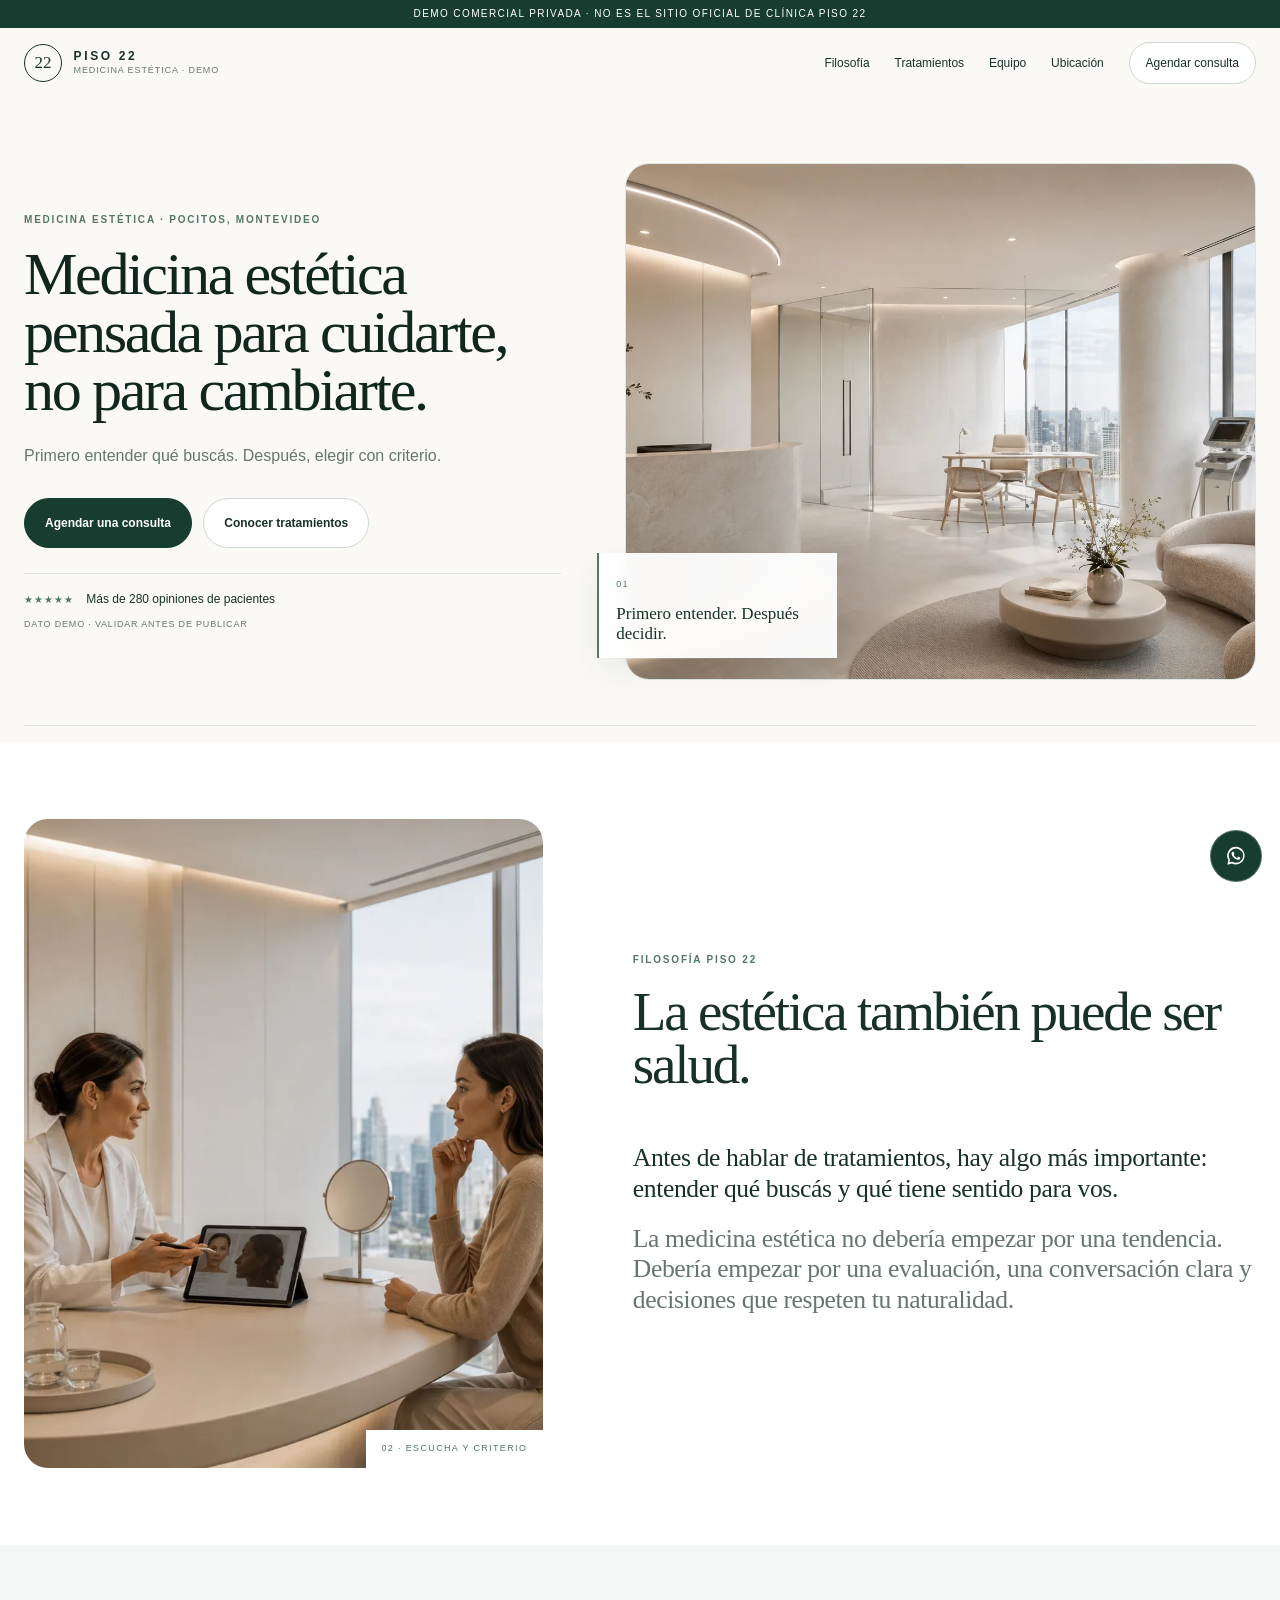
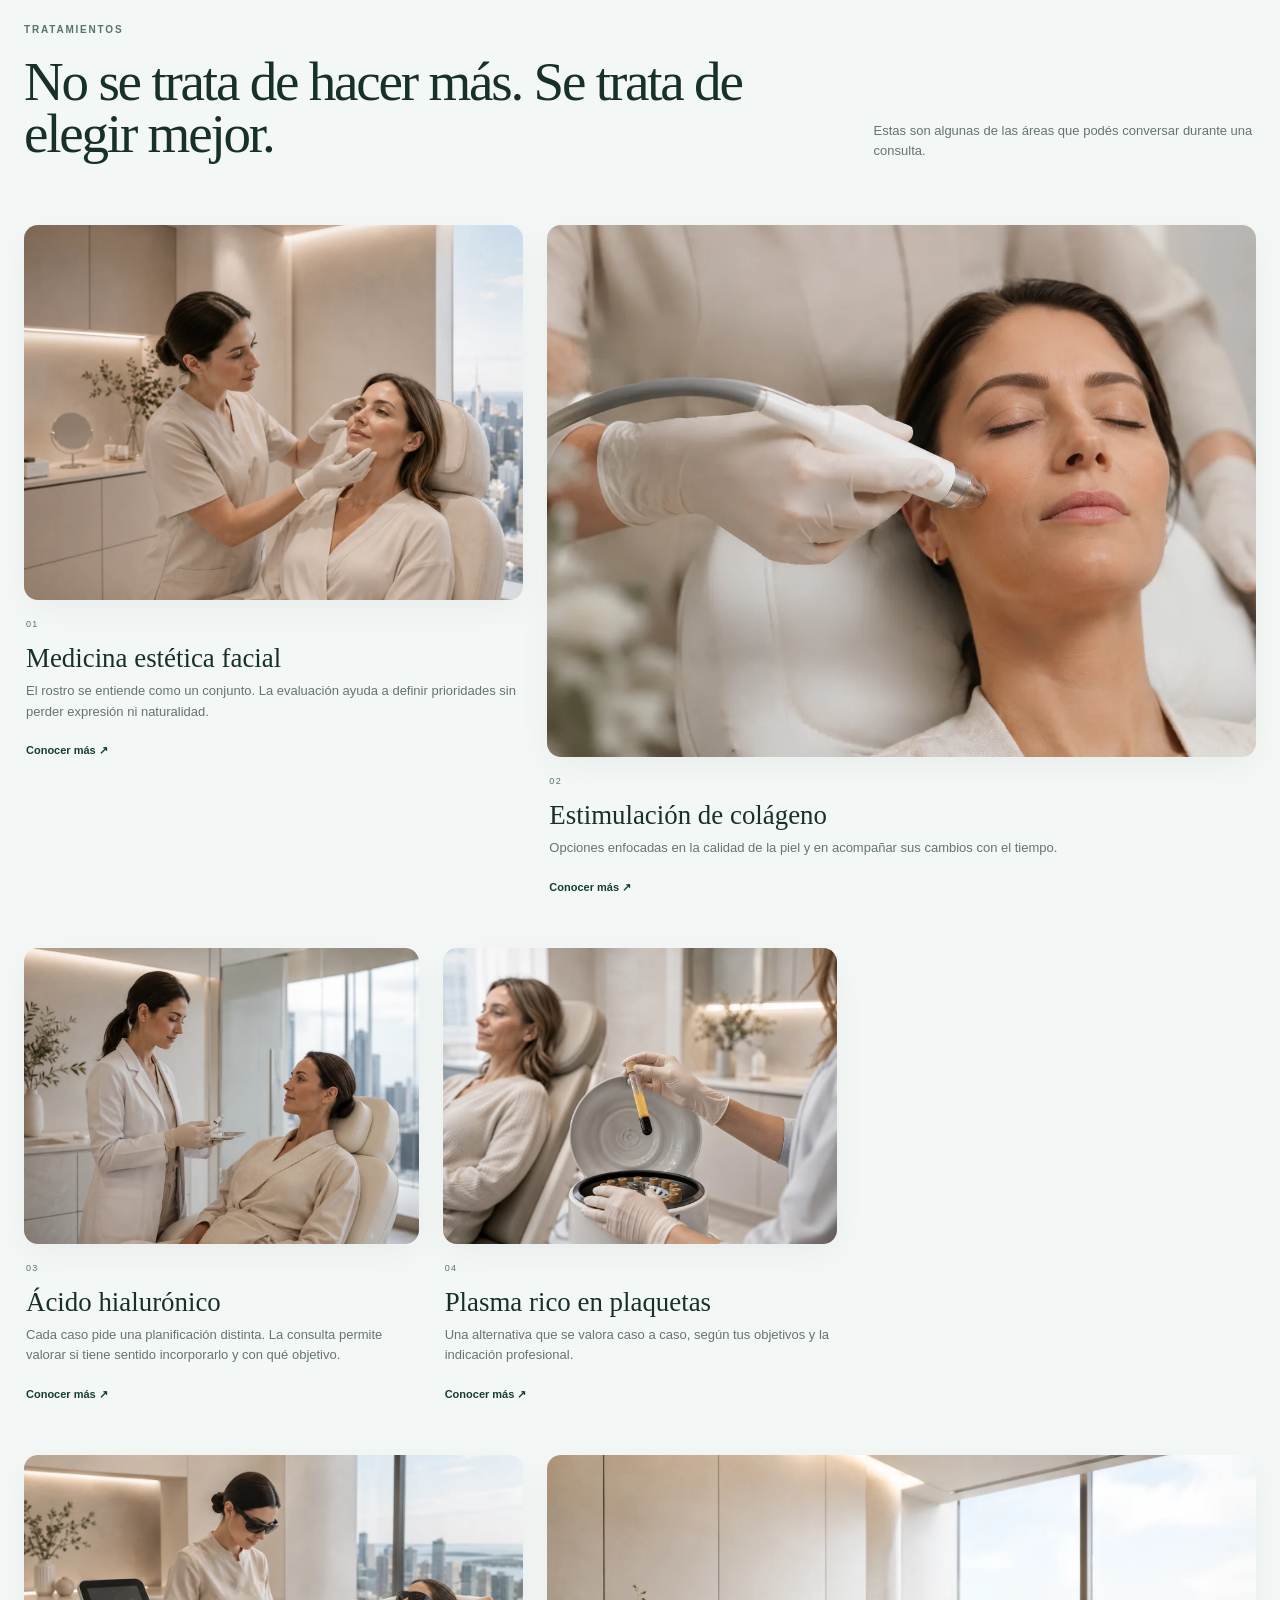
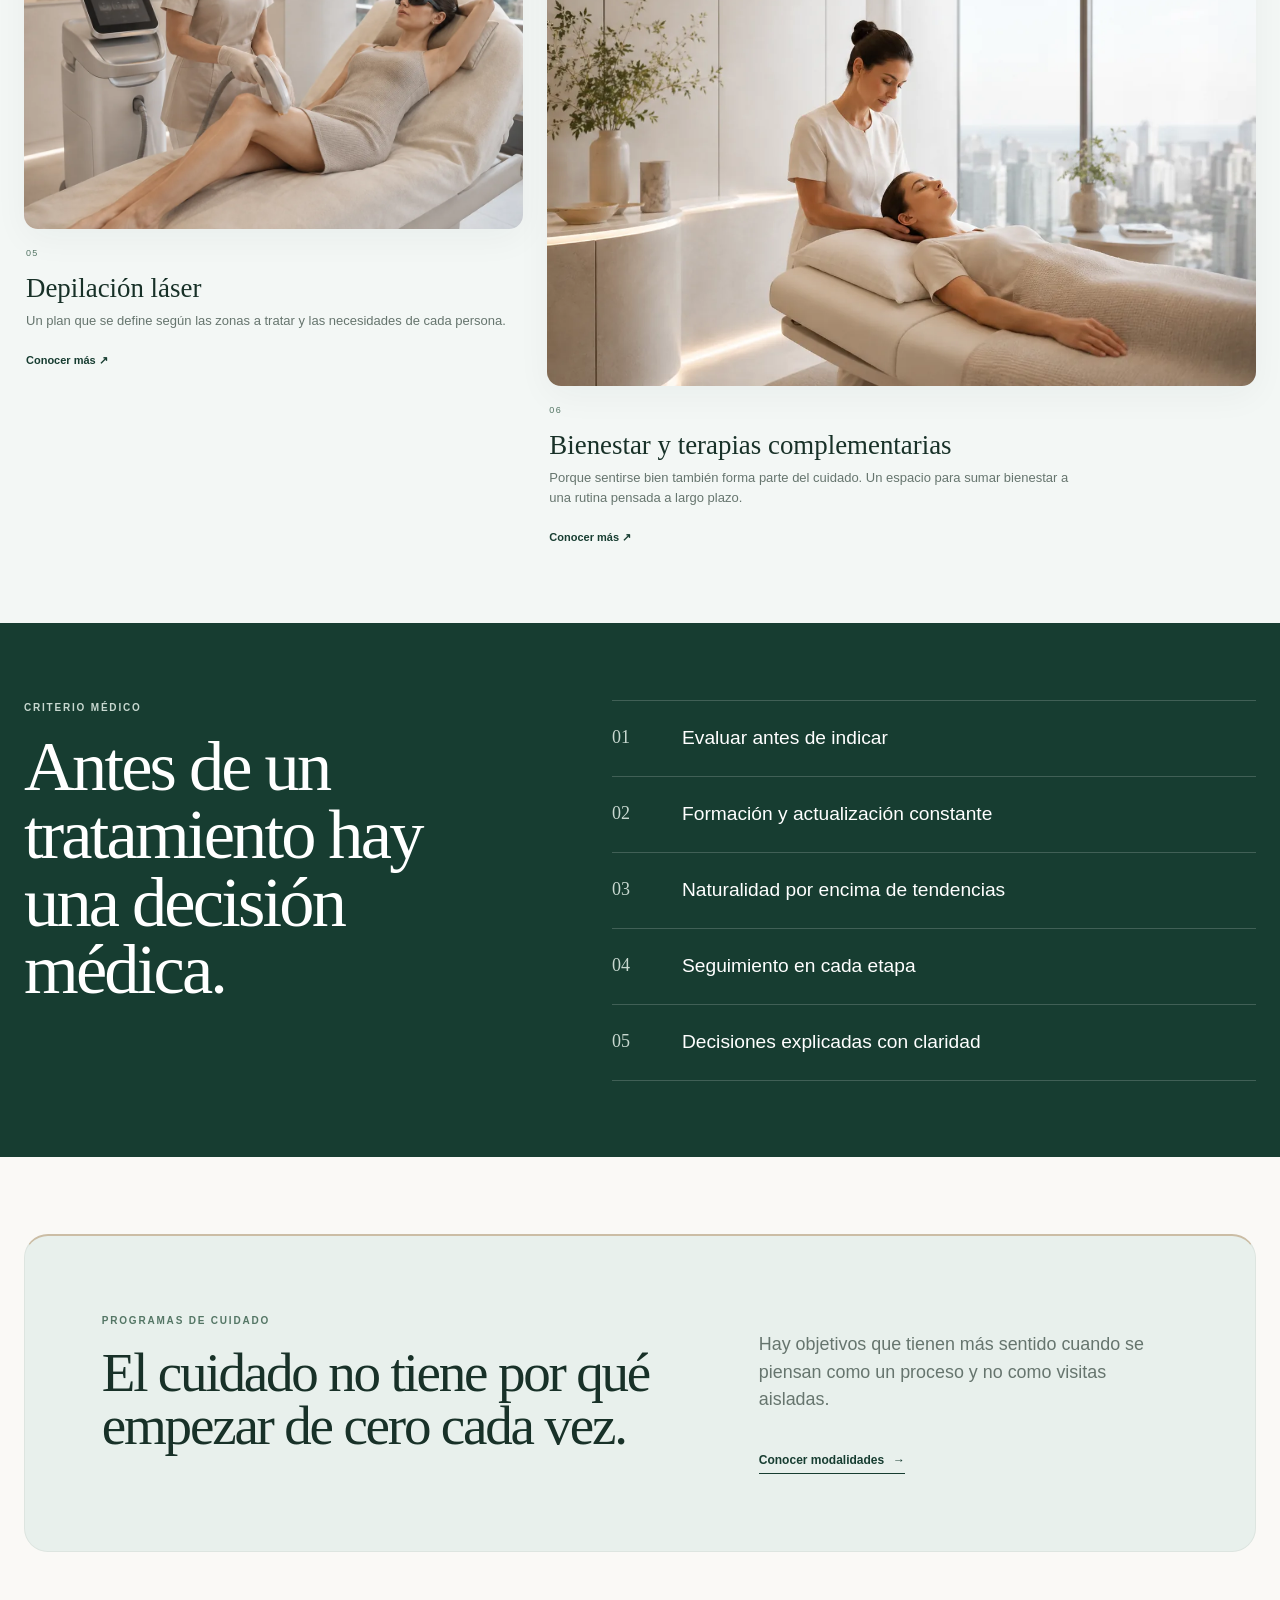
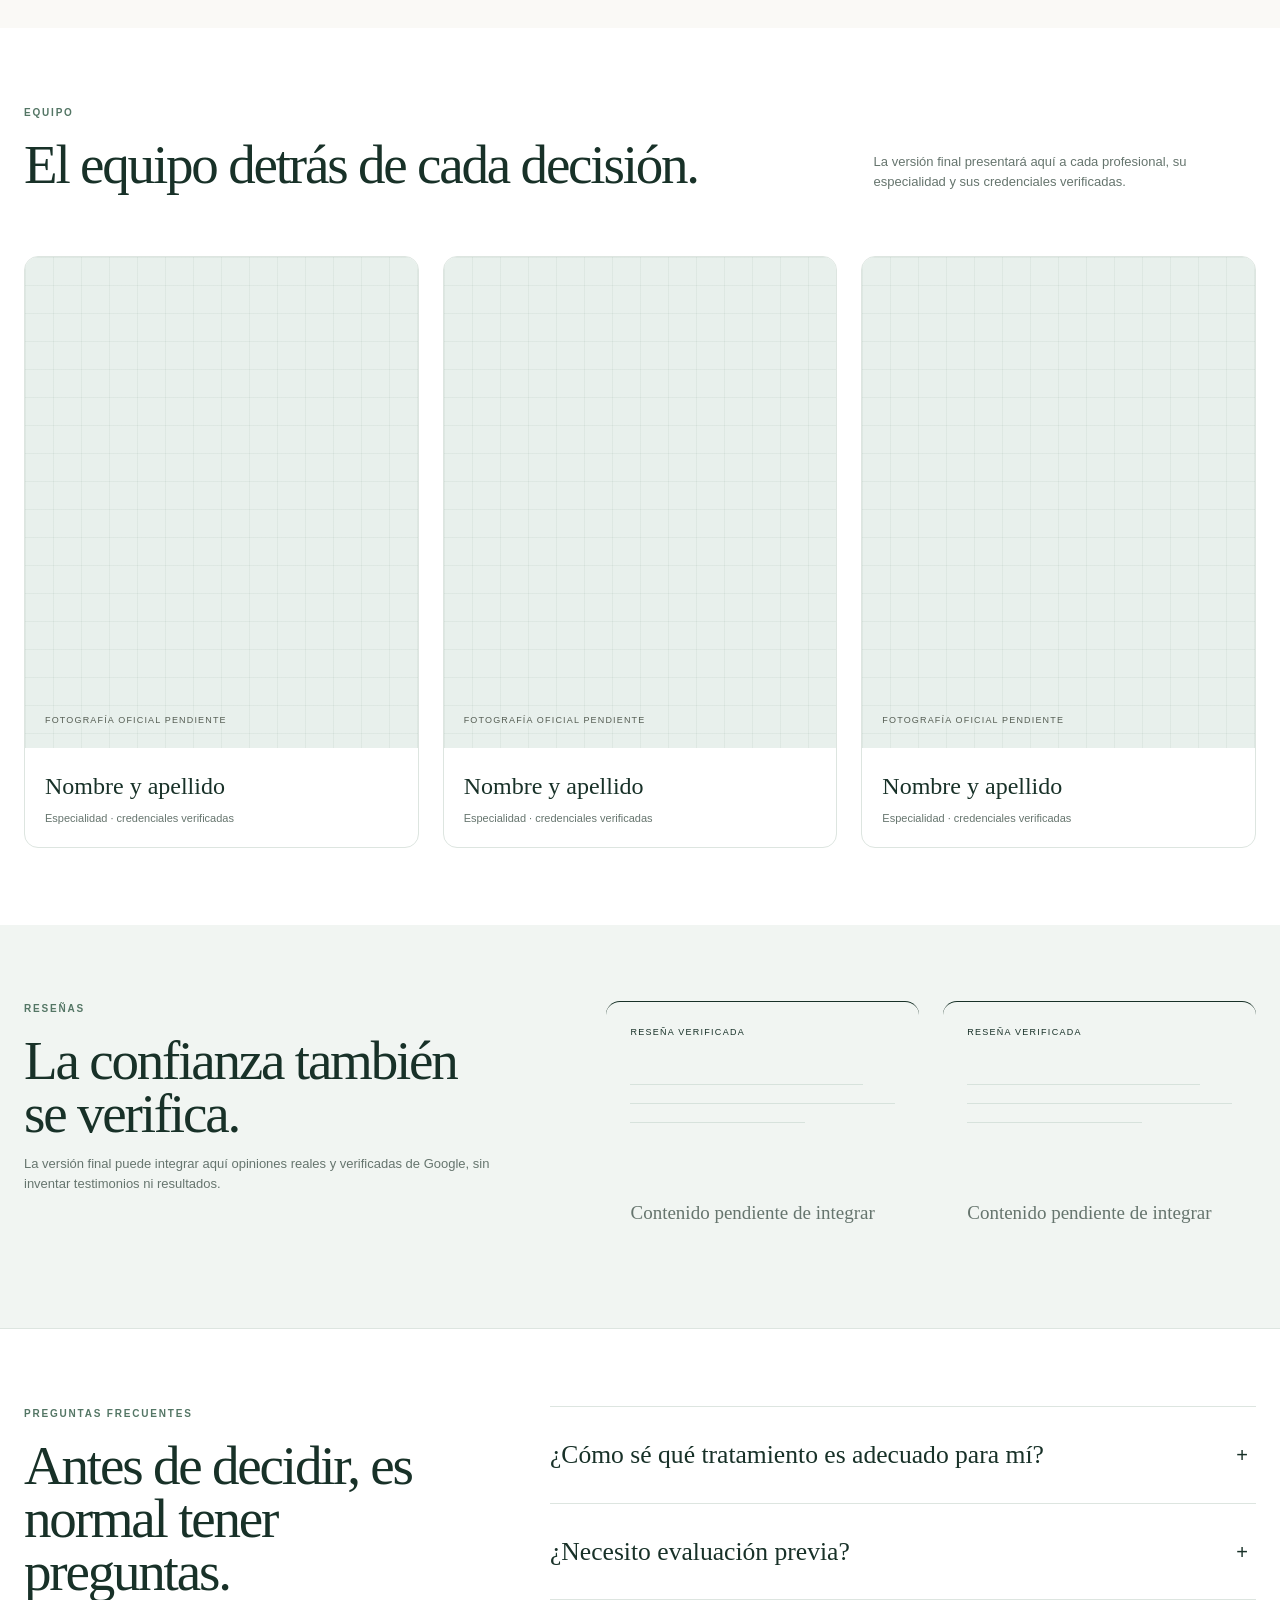
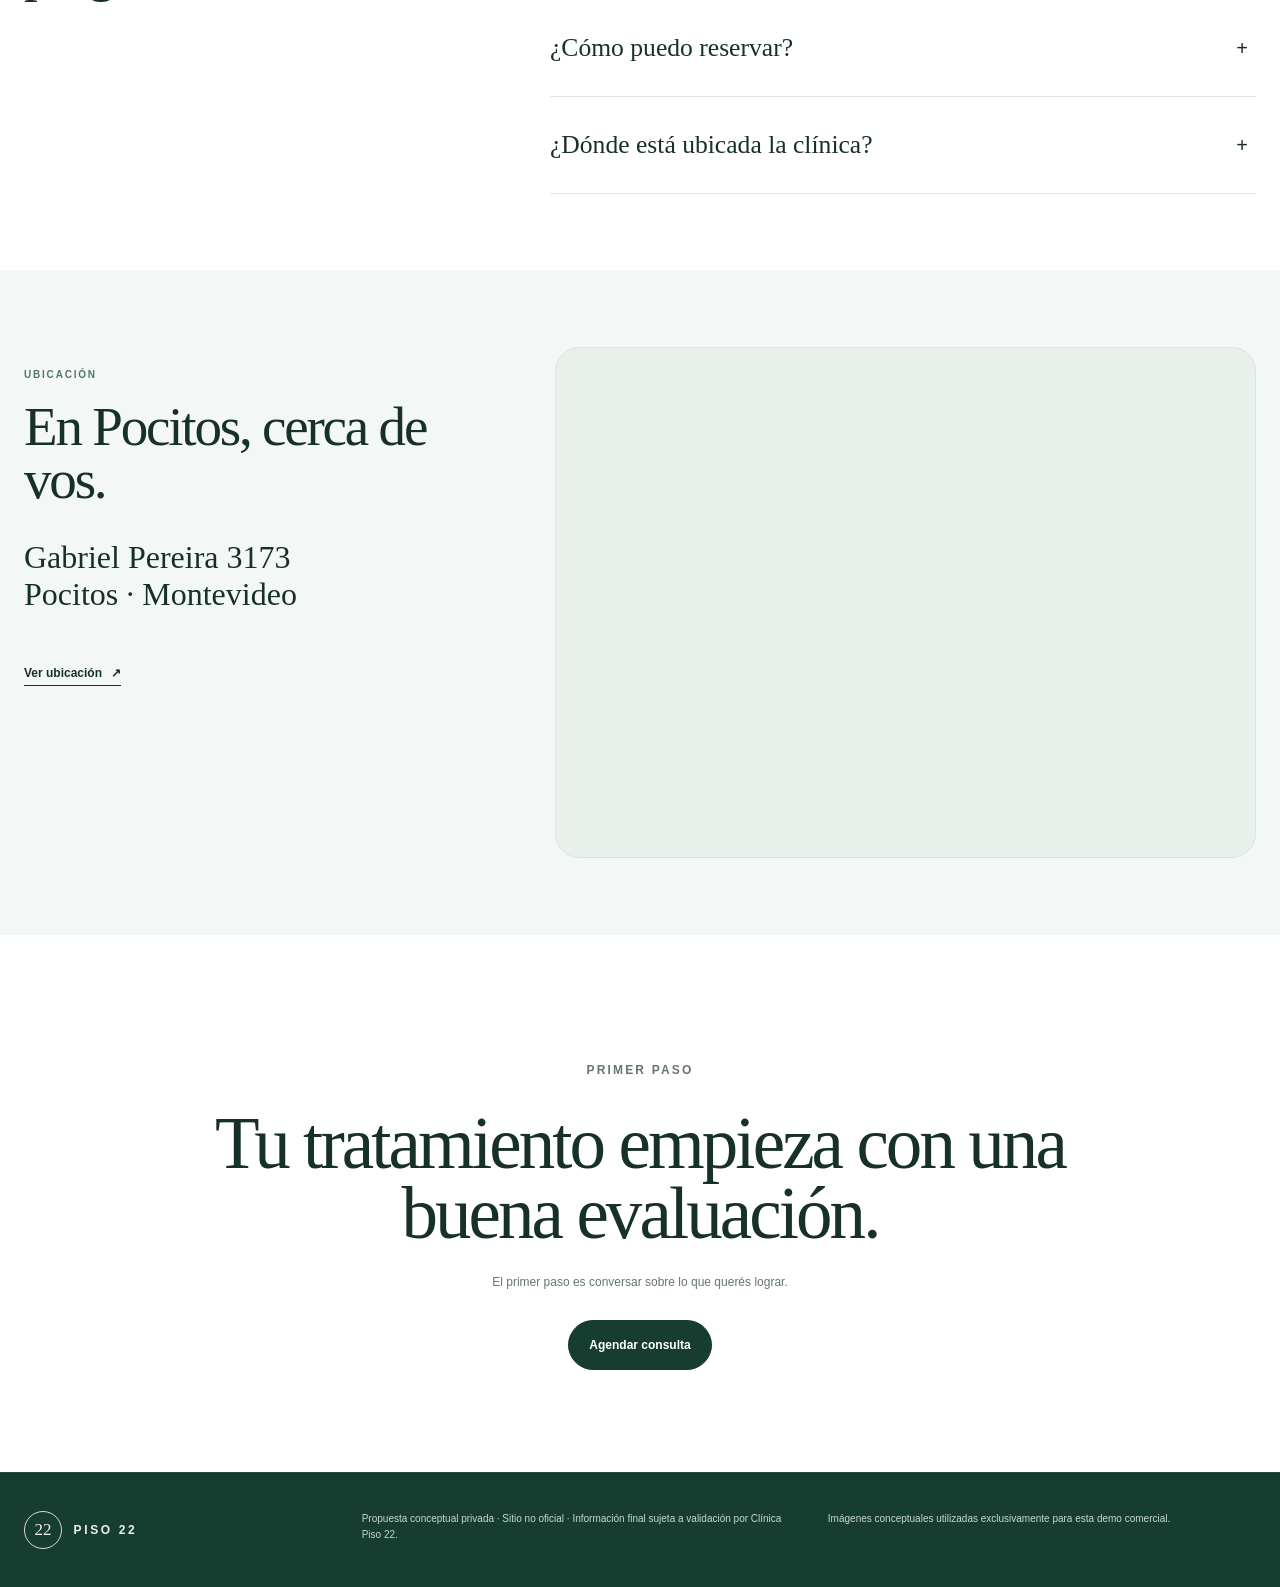
==== commit 6c28d077: "Sustituir el copy definitivo de la demo" ====
--- a/index.html
+++ b/index.html
@@ -32,7 +32,7 @@
         <span class="brand-mark" aria-hidden="true">22</span>
         <span class="brand-copy">
           <strong>PISO 22</strong>
-          <small>medicina estética · demo</small>
+          <small>MEDICINA ESTÉTICA · DEMO</small>
         </span>
       </a>
 
@@ -55,9 +55,9 @@
     <section class="hero" id="inicio" aria-labelledby="hero-title">
       <div class="shell hero-grid">
         <div class="hero-copy reveal">
-          <p class="eyebrow">Medicina estética · Pocitos, Montevideo</p>
+          <p class="eyebrow">MEDICINA ESTÉTICA · POCITOS, MONTEVIDEO</p>
           <h1 id="hero-title">Medicina estética pensada para cuidarte, no para cambiarte.</h1>
-          <p class="hero-subtitle">Tratamientos personalizados, respaldo profesional y una mirada integral sobre tu bienestar.</p>
+          <p class="hero-subtitle">Primero entender qué buscás. Después, elegir con criterio.</p>
           <div class="hero-actions">
             <a class="button button-dark" href="#demo-dialog" data-demo-action="book-consultation">Agendar una consulta</a>
             <a class="button button-ghost" href="#tratamientos">Conocer tratamientos</a>
@@ -65,7 +65,7 @@
           <div class="rating" aria-label="Más de 280 opiniones de pacientes, dato a verificar en esta demo">
             <span class="stars" aria-hidden="true">★★★★★</span>
             <span>Más de 280 opiniones de pacientes</span>
-            <small>dato demo · validar antes de publicar</small>
+            <small>DATO DEMO · VALIDAR ANTES DE PUBLICAR</small>
           </div>
         </div>
 
@@ -75,7 +75,7 @@
           </div>
           <div class="floating-note">
             <span class="note-index">01</span>
-            <p>Evaluación, criterio y continuidad.</p>
+            <p>Primero entender. Después decidir.</p>
           </div>
         </div>
       </div>
@@ -86,14 +86,14 @@
       <div class="shell philosophy-grid">
         <div class="philosophy-visual reveal">
           <img src="assets/images/piso22-filosofia-consulta.webp" width="1200" height="900" loading="lazy" decoding="async" sizes="(min-width: 901px) 43vw, calc(100vw - 24px)" alt="Escena conceptual de una consulta de medicina estética." />
-          <span>02 · Escucha y criterio</span>
+          <span>02 · ESCUCHA Y CRITERIO</span>
         </div>
         <div class="section-heading philosophy-copy reveal">
-          <p class="eyebrow">Filosofía Piso 22</p>
+          <p class="eyebrow">FILOSOFÍA PISO 22</p>
           <h2 id="filosofia-title">La estética también puede ser salud.</h2>
           <div class="prose-large">
-            <p>Una consulta estética puede ser un espacio para entender qué buscás, conversar sobre las opciones disponibles y tomar decisiones con más información.</p>
-            <p>Un enfoque natural, acompañamiento profesional y decisiones informadas forman parte de una manera más consciente de pensar el cuidado estético.</p>
+            <p>Antes de hablar de tratamientos, hay algo más importante: entender qué buscás y qué tiene sentido para vos.</p>
+            <p>La medicina estética no debería empezar por una tendencia. Debería empezar por una evaluación, una conversación clara y decisiones que respeten tu naturalidad.</p>
           </div>
         </div>
       </div>
@@ -103,36 +103,36 @@
       <div class="shell">
         <div class="section-top reveal">
           <div>
-            <p class="eyebrow">Tratamientos</p>
-            <h2 id="tratamientos-title">Una ruta de cuidado, no un catálogo infinito.</h2>
-          </div>
-          <p>Una selección de áreas de cuidado para conversar durante una evaluación profesional.</p>
+            <p class="eyebrow">TRATAMIENTOS</p>
+            <h2 id="tratamientos-title">No se trata de hacer más. Se trata de elegir mejor.</h2>
+          </div>
+          <p>Estas son algunas de las áreas que podés conversar durante una consulta.</p>
         </div>
 
         <div class="treatment-grid">
           <article class="treatment-card reveal">
-            <div class="card-visual"><img src="assets/images/tratamiento-medicina-estetica-facial.webp" loading="lazy" decoding="async" width="1200" height="900" alt="Imagen conceptual relacionada con medicina estética facial." /></div>
-            <div class="card-body"><span>01</span><h3>Medicina estética facial</h3><p>Una mirada integral sobre el rostro, los objetivos personales y las opciones que pueden conversarse durante una evaluación.</p><a href="#demo-dialog" data-demo-action="treatment-details">Conocer más <span aria-hidden="true">↗</span></a></div>
-          </article>
-          <article class="treatment-card reveal">
-            <div class="card-visual"><img src="assets/images/tratamiento-estimulacion-colageno.webp" loading="lazy" decoding="async" width="1200" height="900" alt="Imagen conceptual relacionada con estimulación de colágeno." /></div>
-            <div class="card-body"><span>02</span><h3>Estimulación de colágeno</h3><p>Opciones de cuidado vinculadas a la calidad y el sostén de la piel, definidas a partir de una evaluación profesional.</p><a href="#demo-dialog" data-demo-action="treatment-details">Conocer más <span aria-hidden="true">↗</span></a></div>
-          </article>
-          <article class="treatment-card reveal">
-            <div class="card-visual"><img src="assets/images/tratamiento-acido-hialuronico.webp" loading="lazy" decoding="async" width="1200" height="900" alt="Imagen conceptual relacionada con ácido hialurónico." /></div>
-            <div class="card-body"><span>03</span><h3>Ácido hialurónico</h3><p>Planificación personalizada y criterio estético para conversar sobre alternativas adecuadas a cada caso.</p><a href="#demo-dialog" data-demo-action="treatment-details">Conocer más <span aria-hidden="true">↗</span></a></div>
-          </article>
-          <article class="treatment-card reveal">
-            <div class="card-visual"><img src="assets/images/tratamiento-plasma-rico-plaquetas.webp" loading="lazy" decoding="async" width="1200" height="900" alt="Imagen conceptual relacionada con plasma rico en plaquetas." /></div>
-            <div class="card-body"><span>04</span><h3>Plasma rico en plaquetas</h3><p>Una categoría que requiere evaluación previa para determinar si corresponde a tus objetivos de cuidado.</p><a href="#demo-dialog" data-demo-action="treatment-details">Conocer más <span aria-hidden="true">↗</span></a></div>
-          </article>
-          <article class="treatment-card reveal">
-            <div class="card-visual"><img src="assets/images/tratamiento-depilacion-laser.webp" loading="lazy" decoding="async" width="1200" height="900" alt="Imagen conceptual relacionada con depilación láser." /></div>
-            <div class="card-body"><span>05</span><h3>Depilación láser</h3><p>Una consulta permite conocer la planificación, las zonas a tratar y el enfoque adecuado para cada caso.</p><a href="#demo-dialog" data-demo-action="treatment-details">Conocer más <span aria-hidden="true">↗</span></a></div>
-          </article>
-          <article class="treatment-card reveal">
-            <div class="card-visual"><img src="assets/images/tratamiento-bienestar-terapias.webp" loading="lazy" decoding="async" width="1200" height="900" alt="Imagen conceptual relacionada con bienestar y terapias complementarias." /></div>
-            <div class="card-body"><span>06</span><h3>Bienestar y terapias complementarias</h3><p>Una mirada complementaria orientada a integrar bienestar y continuidad dentro de una experiencia de cuidado.</p><a href="#demo-dialog" data-demo-action="treatment-details">Conocer más <span aria-hidden="true">↗</span></a></div>
+            <div class="card-visual"><img src="assets/images/tratamiento-medicina-estetica-facial.webp" loading="lazy" decoding="async" width="1200" height="900" alt="Imagen conceptual relacionada con una evaluación de medicina estética facial." /></div>
+            <div class="card-body"><span>01</span><h3>Medicina estética facial</h3><p>El rostro se entiende como un conjunto. La evaluación ayuda a definir prioridades sin perder expresión ni naturalidad.</p><a href="#demo-dialog" data-demo-action="treatment-details">Conocer más <span aria-hidden="true">↗</span></a></div>
+          </article>
+          <article class="treatment-card reveal">
+            <div class="card-visual"><img src="assets/images/tratamiento-estimulacion-colageno.webp" loading="lazy" decoding="async" width="1200" height="900" alt="Imagen conceptual relacionada con un tratamiento de estimulación de la piel." /></div>
+            <div class="card-body"><span>02</span><h3>Estimulación de colágeno</h3><p>Opciones enfocadas en la calidad de la piel y en acompañar sus cambios con el tiempo.</p><a href="#demo-dialog" data-demo-action="treatment-details">Conocer más <span aria-hidden="true">↗</span></a></div>
+          </article>
+          <article class="treatment-card reveal">
+            <div class="card-visual"><img src="assets/images/tratamiento-acido-hialuronico.webp" loading="lazy" decoding="async" width="1200" height="900" alt="Imagen conceptual relacionada con la preparación de un tratamiento de medicina estética." /></div>
+            <div class="card-body"><span>03</span><h3>Ácido hialurónico</h3><p>Cada caso pide una planificación distinta. La consulta permite valorar si tiene sentido incorporarlo y con qué objetivo.</p><a href="#demo-dialog" data-demo-action="treatment-details">Conocer más <span aria-hidden="true">↗</span></a></div>
+          </article>
+          <article class="treatment-card reveal">
+            <div class="card-visual"><img src="assets/images/tratamiento-plasma-rico-plaquetas.webp" loading="lazy" decoding="async" width="1200" height="900" alt="Imagen conceptual relacionada con la preparación de plasma rico en plaquetas." /></div>
+            <div class="card-body"><span>04</span><h3>Plasma rico en plaquetas</h3><p>Una alternativa que se valora caso a caso, según tus objetivos y la indicación profesional.</p><a href="#demo-dialog" data-demo-action="treatment-details">Conocer más <span aria-hidden="true">↗</span></a></div>
+          </article>
+          <article class="treatment-card reveal">
+            <div class="card-visual"><img src="assets/images/tratamiento-depilacion-laser.webp" loading="lazy" decoding="async" width="1200" height="900" alt="Imagen conceptual relacionada con una sesión de depilación láser." /></div>
+            <div class="card-body"><span>05</span><h3>Depilación láser</h3><p>Un plan que se define según las zonas a tratar y las necesidades de cada persona.</p><a href="#demo-dialog" data-demo-action="treatment-details">Conocer más <span aria-hidden="true">↗</span></a></div>
+          </article>
+          <article class="treatment-card reveal">
+            <div class="card-visual"><img src="assets/images/tratamiento-bienestar-terapias.webp" loading="lazy" decoding="async" width="1200" height="900" alt="Imagen conceptual relacionada con una instancia de bienestar y cuidado." /></div>
+            <div class="card-body"><span>06</span><h3>Bienestar y terapias complementarias</h3><p>Porque sentirse bien también forma parte del cuidado. Un espacio para sumar bienestar a una rutina pensada a largo plazo.</p><a href="#demo-dialog" data-demo-action="treatment-details">Conocer más <span aria-hidden="true">↗</span></a></div>
           </article>
         </div>
       </div>
@@ -141,14 +141,14 @@
     <section class="section difference" aria-labelledby="diferencial-title">
       <div class="shell difference-grid">
         <div class="difference-copy reveal">
-          <p class="eyebrow">Diferencial</p>
+          <p class="eyebrow">CRITERIO MÉDICO</p>
           <h2 id="diferencial-title">Antes de un tratamiento hay una decisión médica.</h2>
           <div class="principle-list">
-            <div><span>01</span><p>Evaluación personalizada</p></div>
-            <div><span>02</span><p>Profesionales capacitados</p></div>
-            <div><span>03</span><p>Seguimiento</p></div>
-            <div><span>04</span><p>Criterio estético natural</p></div>
-            <div><span>05</span><p>Actualización profesional</p></div>
+            <div><span>01</span><p>Evaluar antes de indicar</p></div>
+            <div><span>02</span><p>Formación y actualización constante</p></div>
+            <div><span>03</span><p>Naturalidad por encima de tendencias</p></div>
+            <div><span>04</span><p>Seguimiento en cada etapa</p></div>
+            <div><span>05</span><p>Decisiones explicadas con claridad</p></div>
           </div>
         </div>
       </div>
@@ -157,12 +157,12 @@
     <section class="section membership" aria-labelledby="membresias-title">
       <div class="shell membership-card reveal">
         <div>
-          <p class="eyebrow">Programas de cuidado</p>
+          <p class="eyebrow">PROGRAMAS DE CUIDADO</p>
           <h2 id="membresias-title">El cuidado no tiene por qué empezar de cero cada vez.</h2>
         </div>
         <div>
-          <p>Una forma de conversar sobre continuidad y planificación, siempre a partir de las modalidades que la clínica confirme.</p>
-          <a class="text-link" href="#demo-dialog" data-demo-action="programs">Consultar modalidades <span aria-hidden="true">→</span></a>
+          <p>Hay objetivos que tienen más sentido cuando se piensan como un proceso y no como visitas aisladas.</p>
+          <a class="text-link" href="#demo-dialog" data-demo-action="programs">Conocer modalidades <span aria-hidden="true">→</span></a>
         </div>
       </div>
     </section>
@@ -170,8 +170,8 @@
     <section class="section team" id="equipo" aria-labelledby="equipo-title">
       <div class="shell">
         <div class="section-top reveal">
-          <div><p class="eyebrow">Equipo</p><h2 id="equipo-title">Las credenciales merecen su propio espacio.</h2></div>
-          <p>Esta sección está deliberadamente vacía de nombres y especialidades hasta contar con información oficial.</p>
+          <div><p class="eyebrow">EQUIPO</p><h2 id="equipo-title">El equipo detrás de cada decisión.</h2></div>
+          <p>La versión final presentará aquí a cada profesional, su especialidad y sus credenciales verificadas.</p>
         </div>
         <div class="team-grid">
           <article class="team-placeholder reveal"><div class="portrait-placeholder"><span>Fotografía oficial pendiente</span></div><div><h3>Nombre y apellido</h3><p>Especialidad · credenciales verificadas</p></div></article>
@@ -183,22 +183,22 @@
 
     <section class="section reviews" aria-labelledby="resenas-title">
       <div class="shell reviews-grid">
-        <div class="reviews-heading reveal"><p class="eyebrow">Reseñas</p><h2 id="resenas-title">La confianza se construye con experiencias reales.</h2><p>Interfaz preparada para cargar reseñas verificadas de Google, sin fabricar testimonios ni atribuir resultados.</p></div>
+        <div class="reviews-heading reveal"><p class="eyebrow">RESEÑAS</p><h2 id="resenas-title">La confianza también se verifica.</h2><p>La versión final puede integrar aquí opiniones reales y verificadas de Google, sin inventar testimonios ni resultados.</p></div>
         <div class="review-placeholders reveal" aria-label="Espacios reservados para reseñas verificadas">
-          <div class="review-card"><span>Reseñas verificadas de Google</span><i></i><i></i><i></i><p>Contenido real pendiente de integrar.</p></div>
-          <div class="review-card"><span>Reseñas verificadas de Google</span><i></i><i></i><i></i><p>Contenido real pendiente de integrar.</p></div>
+          <div class="review-card"><span>Reseña verificada</span><i></i><i></i><i></i><p>Contenido pendiente de integrar</p></div>
+          <div class="review-card"><span>Reseña verificada</span><i></i><i></i><i></i><p>Contenido pendiente de integrar</p></div>
         </div>
       </div>
     </section>
 
     <section class="section faq" aria-labelledby="faq-title">
       <div class="shell faq-grid">
-        <div class="reveal"><p class="eyebrow">Preguntas frecuentes</p><h2 id="faq-title">Antes de reservar.</h2></div>
+        <div class="reveal"><p class="eyebrow">PREGUNTAS FRECUENTES</p><h2 id="faq-title">Antes de decidir, es normal tener preguntas.</h2></div>
         <div class="accordion reveal" data-accordion>
-          <details><summary>¿Cómo sé qué tratamiento es adecuado para mí?</summary><p>La demo propone que la elección empiece por una consulta y una evaluación profesional. La recomendación concreta debe hacerla la clínica según cada caso.</p></details>
-          <details><summary>¿Necesito evaluación previa?</summary><p>La necesidad de evaluación depende del servicio y del criterio profesional. Este punto debe confirmarse con Piso 22 al completar el contenido oficial.</p></details>
-          <details><summary>¿Cómo puedo reservar?</summary><p>El sitio está preparado para derivar a WhatsApp o a un sistema de agenda. En esta demo, los botones son placeholders y no realizan una reserva real.</p></details>
-          <details><summary>¿Dónde está ubicada la clínica?</summary><p>Gabriel Pereira 3173, Pocitos, Montevideo.</p></details>
+          <details><summary>¿Cómo sé qué tratamiento es adecuado para mí?</summary><p>No tenés que llegar con la respuesta. La consulta sirve justamente para hablar de lo que buscás y valorar qué opciones tiene sentido considerar en tu caso.</p></details>
+          <details><summary>¿Necesito evaluación previa?</summary><p>Depende del tratamiento. En consulta pueden indicarte qué instancia previa corresponde en tu caso y resolver tus dudas antes de avanzar.</p></details>
+          <details><summary>¿Cómo puedo reservar?</summary><p>En la versión final vas a poder hacerlo desde el canal de agenda que Piso 22 prefiera, directamente desde esta página.</p></details>
+          <details><summary>¿Dónde está ubicada la clínica?</summary><p>En Gabriel Pereira 3173, Pocitos, Montevideo.</p></details>
         </div>
       </div>
     </section>
@@ -206,14 +206,10 @@
     <section class="section location" id="ubicacion" aria-labelledby="ubicacion-title">
       <div class="shell location-grid">
         <div class="location-info reveal">
-          <p class="eyebrow">Ubicación</p>
-          <h2 id="ubicacion-title">Pocitos, Montevideo.</h2>
-          <address>Gabriel Pereira 3173<br />Pocitos, Montevideo</address>
-          <dl>
-            <div><dt>Horario</dt><dd>Editable · pendiente de confirmar</dd></div>
-            <div><dt>Contacto</dt><dd>Editable · pendiente de confirmar</dd></div>
-          </dl>
-          <a class="text-link" href="https://www.google.com/maps/search/?api=1&query=Gabriel+Pereira+3173+Pocitos+Montevideo" target="_blank" rel="noopener noreferrer">Abrir ubicación <span aria-hidden="true">↗</span></a>
+          <p class="eyebrow">UBICACIÓN</p>
+          <h2 id="ubicacion-title">En Pocitos, cerca de vos.</h2>
+          <address>Gabriel Pereira 3173<br />Pocitos · Montevideo</address>
+          <a class="text-link" href="https://www.google.com/maps/search/?api=1&query=Gabriel+Pereira+3173+Pocitos+Montevideo" target="_blank" rel="noopener noreferrer">Ver ubicación <span aria-hidden="true">↗</span></a>
         </div>
         <div class="map-frame reveal">
           <iframe title="Mapa de Gabriel Pereira 3173, Pocitos, Montevideo" width="800" height="500" src="https://www.google.com/maps?q=Gabriel%20Pereira%203173%2C%20Pocitos%2C%20Montevideo&output=embed" loading="lazy" referrerpolicy="no-referrer-when-downgrade"></iframe>
@@ -223,9 +219,9 @@
 
     <section class="final-cta" id="contacto" aria-labelledby="contacto-title">
       <div class="shell final-cta-inner reveal">
-        <p class="eyebrow">Consulta</p>
+        <p class="eyebrow">PRIMER PASO</p>
         <h2 id="contacto-title">Tu tratamiento empieza con una buena evaluación.</h2>
-        <p>Demo comercial: conectar este botón al canal de agenda confirmado por la clínica.</p>
+        <p>El primer paso es conversar sobre lo que querés lograr.</p>
         <a class="button button-light" href="#demo-dialog" data-demo-action="book-consultation">Agendar consulta</a>
       </div>
     </section>
@@ -233,23 +229,22 @@
 
   <footer class="site-footer">
     <div class="shell footer-grid">
-      <div class="brand footer-brand"><span class="brand-mark" aria-hidden="true">22</span><span class="brand-copy"><strong>PISO 22</strong><small>demo comercial privada</small></span></div>
-      <p>Concepto digital no oficial. Contenido médico, profesionales, reseñas, horarios y canales de contacto deben validarse antes de cualquier publicación.</p>
+      <div class="brand footer-brand"><span class="brand-mark" aria-hidden="true">22</span><span class="brand-copy"><strong>PISO 22</strong></span></div>
+      <p>Propuesta conceptual privada · Sitio no oficial · Información final sujeta a validación por Clínica Piso 22.</p>
       <p>Imágenes conceptuales utilizadas exclusivamente para esta demo comercial.</p>
     </div>
   </footer>
 
-  <a class="whatsapp-float" href="#demo-dialog" aria-label="Abrir modo demo de WhatsApp" data-demo-action="whatsapp">
+  <a class="whatsapp-float" href="#demo-dialog" aria-label="Consultar por WhatsApp" data-demo-action="whatsapp">
     <svg aria-hidden="true" viewBox="0 0 24 24"><path d="M12 2a9.6 9.6 0 0 0-8.23 14.55L2.5 21.5l5.1-1.23A9.6 9.6 0 1 0 12 2Zm0 17.45a7.8 7.8 0 0 1-3.98-1.08l-.29-.17-3.02.73.76-2.94-.19-.3A7.82 7.82 0 1 1 12 19.45Zm4.28-5.86c-.23-.12-1.39-.69-1.61-.76-.22-.08-.38-.12-.54.12-.16.23-.62.76-.76.91-.14.16-.28.18-.52.06-.23-.12-.99-.37-1.89-1.17a7.04 7.04 0 0 1-1.31-1.63c-.14-.23-.01-.36.1-.48.1-.1.23-.28.35-.42.12-.14.16-.23.23-.39.08-.15.04-.29-.02-.41-.06-.12-.54-1.3-.74-1.78-.19-.46-.39-.4-.54-.41h-.46c-.16 0-.41.06-.63.29-.22.23-.83.81-.83 1.98s.85 2.3.97 2.46c.12.15 1.67 2.55 4.05 3.58.57.24 1.01.39 1.35.5.57.18 1.08.15 1.49.09.45-.07 1.39-.57 1.59-1.12.2-.55.2-1.02.14-1.12-.06-.1-.21-.16-.45-.28Z"/></svg>
   </a>
 
   <dialog class="demo-dialog" id="demo-dialog" aria-labelledby="demo-dialog-title" aria-describedby="demo-dialog-description" data-demo-dialog>
     <div class="dialog-inner">
       <button class="dialog-close" type="button" aria-label="Cerrar modo demo" data-dialog-close>×</button>
-      <p class="eyebrow">Experiencia conceptual</p>
       <h2 id="demo-dialog-title">Modo demo</h2>
       <p id="demo-dialog-description">En la versión publicada, esta acción conectaría con el canal de reservas de Clínica Piso 22.</p>
-      <p class="dialog-note">Contacto definitivo pendiente de validación.</p>
+      <p class="dialog-note">El contacto definitivo se integrará una vez validado por la clínica.</p>
       <button class="button button-dark" type="button" data-dialog-close>Entendido</button>
     </div>
   </dialog>
